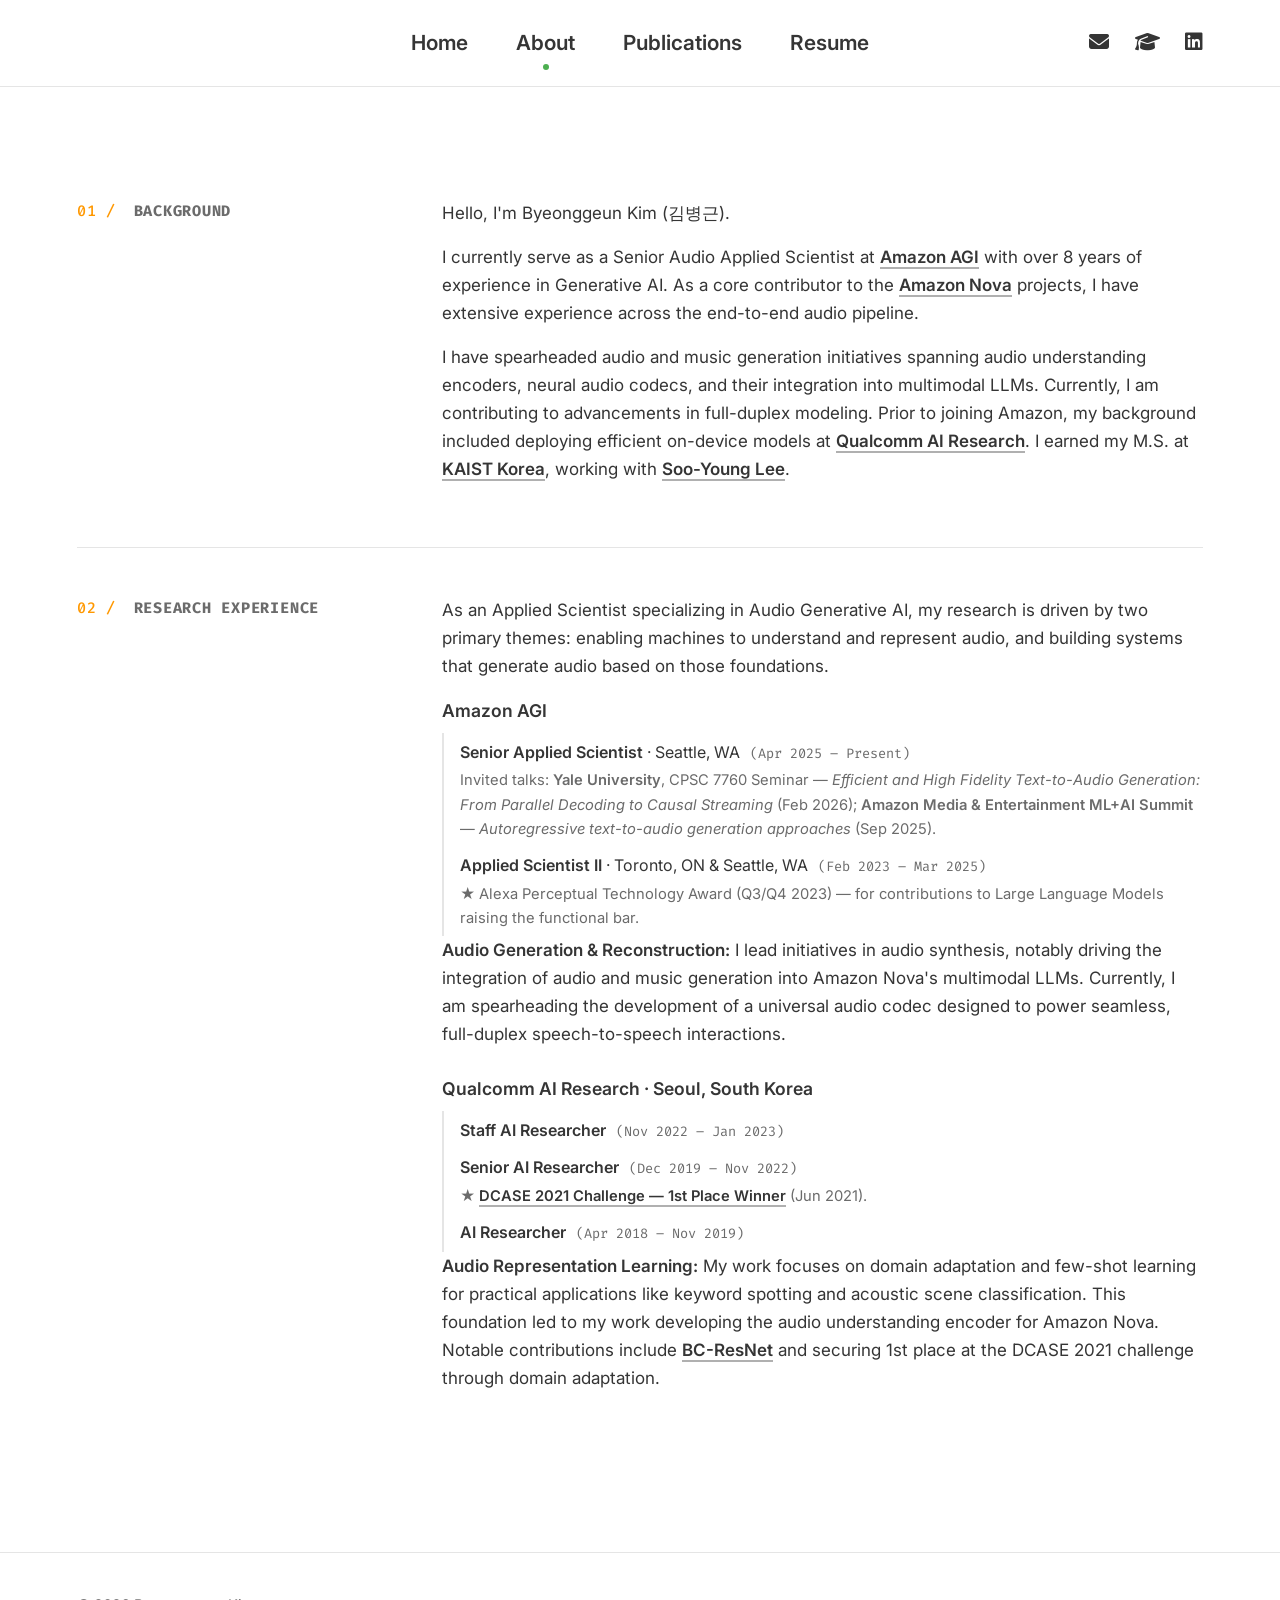
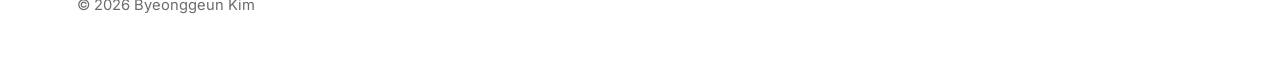
==== about.html @ 120f8d14 "Refresh site content and styling - New CV PDF (shikun.io-style 4-page LaTeX, served at /assets/BGKim" ====
<!DOCTYPE html>
<html lang="en">
<head>
  <meta charset="UTF-8">
  <meta name="viewport" content="width=device-width, initial-scale=1.0">
  <title>About — Byeonggeun Kim</title>
  <link rel="stylesheet" href="assets/style.css">
  <link rel="stylesheet" href="https://cdnjs.cloudflare.com/ajax/libs/font-awesome/6.5.1/css/all.min.css">
  <!-- Google Analytics (GA4) -->
  <script async src="https://www.googletagmanager.com/gtag/js?id=G-7Q4RNB01KZ"></script>
  <script>
    window.dataLayer = window.dataLayer || [];
    function gtag(){dataLayer.push(arguments);}
    gtag('js', new Date());
    gtag('config', 'G-7Q4RNB01KZ');
  </script>
</head>
<body>

<nav class="nav-bar">
  <button class="hamburger" aria-label="menu">
    <svg viewBox="0 0 24 24" fill="none" stroke-width="2" stroke-linecap="round"><line x1="3" y1="6" x2="21" y2="6"/><line x1="3" y1="12" x2="21" y2="12"/><line x1="3" y1="18" x2="21" y2="18"/></svg>
  </button>
  <div class="nav-links">
    <a href="index.html">Home</a>
    <a href="about.html" class="active">About</a>
    <a href="publications.html">Publications</a>
    <a href="assets/BGKim_CV.pdf" target="_blank" rel="noopener">Resume</a>
  </div>
  <div class="social">
    <a class="social-email" href="mailto:bungkun1349@gmail.com" aria-label="Email"><i class="fa-solid fa-envelope"></i></a>
    <a class="social-scholar" href="https://scholar.google.com/citations?user=Pee89n0AAAAJ&hl=en" target="_blank" rel="noopener" aria-label="Google Scholar"><i class="fa-solid fa-graduation-cap"></i></a>
    <a class="social-linkedin" href="https://www.linkedin.com/in/byeonggeun-kim-b8112a194/" target="_blank" rel="noopener" aria-label="LinkedIn"><i class="fa-brands fa-linkedin"></i></a>
  </div>
</nav>

<main class="container">

  <section class="section">
    <div class="about-row">
      <div class="about-intro"><span class="num">01 /</span> Background</div>
      <div class="about-content">
        <p>Hello, I'm Byeonggeun Kim (김병근).</p>
        <p>I currently serve as a Senior Audio Applied Scientist at <a href="https://amazon.jobs/content/en/teams/agi" target="_blank" rel="noopener">Amazon AGI</a> with over 8 years of experience in Generative AI. As a core contributor to the <a href="https://aws.amazon.com/nova/" target="_blank" rel="noopener">Amazon Nova</a> projects, I have extensive experience across the end-to-end audio pipeline.</p>
        <p>I have spearheaded audio and music generation initiatives spanning audio understanding encoders, neural audio codecs, and their integration into multimodal LLMs. Currently, I am contributing to advancements in full-duplex modeling. Prior to joining Amazon, my background included deploying efficient on-device models at <a href="https://www.qualcomm.com/research/artificial-intelligence" target="_blank" rel="noopener">Qualcomm AI Research</a>. I earned my M.S. at <a href="https://www.kaist.ac.kr/en/" target="_blank" rel="noopener">KAIST Korea</a>, working with <a href="https://scholar.google.com/citations?user=QXGini0AAAAJ&hl=en" target="_blank" rel="noopener">Soo-Young Lee</a>.</p>
      </div>
    </div>

    <div class="about-row">
      <div class="about-intro"><span class="num">02 /</span> Research Experience</div>
      <div class="about-content">
        <p>As an Applied Scientist specializing in Audio Generative AI, my research is driven by two primary themes: enabling machines to understand and represent audio, and building systems that generate audio based on those foundations.</p>
        <div class="exp-group">
          <div class="exp-company">Amazon AGI</div>
          <ul class="exp-list">
            <li><strong>Senior Applied Scientist</strong> &middot; Seattle, WA <span class="exp-date">(Apr 2025 – Present)</span><br><span class="sub">Invited talks: <strong>Yale University</strong>, CPSC 7760 Seminar — <em>Efficient and High Fidelity Text-to-Audio Generation: From Parallel Decoding to Causal Streaming</em> (Feb 2026); <strong>Amazon Media &amp; Entertainment ML+AI Summit</strong> — <em>Autoregressive text-to-audio generation approaches</em> (Sep 2025).</span></li>
            <li><strong>Applied Scientist II</strong> &middot; Toronto, ON &amp; Seattle, WA <span class="exp-date">(Feb 2023 – Mar 2025)</span><br><span class="sub">★ Alexa Perceptual Technology Award (Q3/Q4 2023) — for contributions to Large Language Models raising the functional bar.</span></li>
          </ul>
          <p class="exp-summary"><strong>Audio Generation &amp; Reconstruction:</strong> I lead initiatives in audio synthesis, notably driving the integration of audio and music generation into Amazon Nova's multimodal LLMs. Currently, I am spearheading the development of a universal audio codec designed to power seamless, full-duplex speech-to-speech interactions.</p>
        </div>
        <div class="exp-group">
          <div class="exp-company">Qualcomm AI Research &middot; Seoul, South Korea</div>
          <ul class="exp-list">
            <li><strong>Staff AI Researcher</strong> <span class="exp-date">(Nov 2022 – Jan 2023)</span></li>
            <li><strong>Senior AI Researcher</strong> <span class="exp-date">(Dec 2019 – Nov 2022)</span><br><span class="sub">★ <a href="publications.html#dcase2021">DCASE 2021 Challenge — 1st Place Winner</a> (Jun 2021).</span></li>
            <li><strong>AI Researcher</strong> <span class="exp-date">(Apr 2018 – Nov 2019)</span></li>
          </ul>
          <p class="exp-summary"><strong>Audio Representation Learning:</strong> My work focuses on domain adaptation and few-shot learning for practical applications like keyword spotting and acoustic scene classification. This foundation led to my work developing the audio understanding encoder for Amazon Nova. Notable contributions include <a href="https://arxiv.org/abs/2106.04140" target="_blank" rel="noopener">BC-ResNet</a> and securing 1st place at the DCASE 2021 challenge through domain adaptation.</p>
        </div>
      </div>
    </div>

    <!--
    <div class="about-row">
      <div class="about-intro"><span class="num">XX /</span> Education</div>
      <div class="about-content">
        <ul class="timeline">
          <li><div class="when">2016 — 2018</div><div class="what"><strong>M.S., Electrical Engineering</strong> &middot; KAIST<br><span class="sub">Dissertation: <em>Knowledge base completion with translation-based embeddings and negative sampling</em>. Advisor: Soo-Young Lee.</span></div></li>
          <li><div class="when">2009 — 2016</div><div class="what"><strong>B.S., Electrical Engineering</strong> &middot; KAIST<br><span class="sub">Double major in Business.</span></div></li>
          <li><div class="when">2010 — 2012</div><div class="what"><strong>Sergeant, KATUSA</strong><br><span class="sub">Korea Augmentation To the United States Army.</span></div></li>
          <li><div class="when">2006 — 2009</div><div class="what"><strong>Korea Science Academy of KAIST</strong></div></li>
        </ul>
      </div>
    </div>
    -->

    <!--
    <div class="about-row">
      <div class="about-intro"><span class="num">XX /</span> Research</div>
      <div class="about-content">
        <h2>Interests</h2>
        <p>
          <span class="button project" style="background:#d9e2f2;">Audio &amp; Music Generation</span>
          <span class="button project" style="background:#c8e6c9;">Audio Understanding Encoders</span>
          <span class="button project" style="background:#F0C27B;">Neural Audio Codecs</span>
          <span class="button project" style="background:#fce4ec;">Multimodal LLMs</span>
          <span class="button project" style="background:#e1bee7;">Full-Duplex Speech</span>
          <span class="button project" style="background:#b3e5fc;">Efficient On-Device Models</span>
        </p>
      </div>
    </div>
    -->

  </section>
</main>

<footer class="footer">
  <div>&copy; 2026 Byeonggeun Kim</div>
</footer>

<script src="assets/script.js"></script>
</body>
</html>
---- assets/style.css ----
/* ======================================================================
   byeonggeun.io — shikun.io 포맷 기반 vanilla CSS
   ====================================================================== */

@import url('https://fonts.googleapis.com/css2?family=Inter:wght@400;500;600;700&family=Fira+Code&family=Mynerve&display=swap');

:root {
  --bg: #ffffff;
  --text: #353535;
  --muted: #6b6b6b;
  --rule: #e5e5e5;
  --accent: #ff9800;
  --heart: #ec6863;
  --link: #353535;
  --link-hover: #ff9800;

  --font-body: 'Inter', -apple-system, BlinkMacSystemFont, 'Segoe UI', Helvetica, Arial, sans-serif;
  --font-code: 'Fira Code', ui-monospace, Menlo, monospace;
  --font-signature: 'Mynerve', cursive;

  --pad-x: 6vw;
}

* { box-sizing: border-box; }
html, body { margin: 0; padding: 0; }
body {
  font-family: var(--font-body);
  font-size: 17px;
  line-height: 1.65;
  font-weight: 400;
  color: var(--text);
  background: var(--bg);
  -webkit-font-smoothing: antialiased;
}

a {
  color: var(--link);
  text-decoration: none;
  font-weight: 600;
  border-bottom: 2px solid #b0b0b0;
  transition: color .15s ease, border-color .15s ease;
}
a:hover { color: var(--link-hover); border-bottom-color: var(--link-hover); }
a.bare:not(.button), .nav-bar a, .social a, .button.project { border-bottom: none; font-weight: inherit; }

.container { padding: 0 var(--pad-x); }
.section { padding: 4rem 0 2rem; }

/* ---------------- Nav bar ---------------- */
.nav-bar {
  display: grid;
  grid-template-columns: 1fr auto 1fr;
  align-items: center;
  padding: 1.6rem var(--pad-x);
  border-bottom: 1px solid var(--rule);
  position: sticky;
  top: 0;
  background: var(--bg);
  z-index: 50;
}
.nav-brand {
  font-weight: 500;
  font-size: 1.05rem;
  letter-spacing: .02em;
}
.nav-links { display: flex; gap: 3rem; align-items: center; justify-self: center; }
.nav-links a {
  color: var(--text);
  font-size: 1.3rem;
  font-weight: 600;
  position: relative;
}
.nav-indicator {
  position: absolute;
  width: 6px;
  height: 6px;
  background: #4caf50;
  border-radius: 50%;
  pointer-events: none;
  opacity: 0;
  transition: left .25s ease, top .25s ease, opacity .15s ease;
}
.social { display: flex; gap: 1.6rem; align-items: center; justify-self: end; }
.social a { color: var(--text); font-size: 1.25rem; position: relative; }
.social a.social-email:hover    { color: #888888; }
.social a.social-scholar:hover  { color: #4caf50; }
.social a.social-linkedin:hover { color: #0a66c2; }

.hamburger { visibility: hidden; background: none; border: none; cursor: pointer; padding: 0; }
.hamburger svg { width: 28px; height: 28px; stroke: var(--text); }

/* ---------------- Hero (Home) ---------------- */
.home-container {
  display: flex;
  align-items: center;
  gap: 4rem;
  padding: 4rem 0;
}
.home-intro { flex: 1.2; }
.home-intro h1 {
  font-size: 3.4rem;
  font-weight: 500;
  margin: 0 0 1rem;
  letter-spacing: -0.01em;
}
.home-intro .lead {
  font-size: 1.25rem;
  color: var(--text);
  margin: 0 0 0.6rem;
}
.home-intro .vision {
  font-style: italic;
  color: var(--muted);
  margin: 0 0 2rem;
  max-width: 38rem;
}
.home-profile {
  flex: 1;
  display: flex;
  justify-content: center;
}
.home-profile img {
  width: 380px;
  height: 380px;
  max-width: 100%;
  border-radius: 12px;
  object-fit: cover;
  box-shadow: 0 6px 24px rgba(0,0,0,0.08);
}

.button {
  display: inline-block;
  padding: 0.55rem 1.2rem;
  border: 1px solid var(--text);
  border-radius: 999px;
  font-size: 0.95rem;
  font-weight: 600;
  color: var(--text);
  background: transparent;
  transition: background .15s ease, color .15s ease;
}
.button:hover { background: var(--text); color: var(--bg); }

.button.project {
  display: inline-block;
  padding: 0.1rem 0.55rem;
  border-radius: 4px;
  border: none;
  font-size: 0.92em;
  background: var(--rule);
  color: var(--text);
}

/* ---------------- About — 2-column "01 / label + body" ---------------- */
.about-row {
  display: grid;
  grid-template-columns: 1fr 2.4fr;
  gap: 3rem;
  padding: 3rem 0;
  border-bottom: 1px solid var(--rule);
}
.about-row:last-child { border-bottom: none; }
.about-intro {
  font-family: var(--font-code);
  font-size: 0.95rem;
  font-weight: 700;
  color: var(--muted);
  letter-spacing: 0.05em;
  text-transform: uppercase;
}
.about-intro .num { font-weight: 500; color: var(--accent); margin-right: 0.5rem; }
.about-content h2 {
  font-size: 1.8rem;
  font-weight: 500;
  margin: 0 0 1rem;
}
.about-content p { margin: 0 0 1rem; }

/* ---------------- Education / Experience tables ---------------- */
.timeline { list-style: none; padding: 0; margin: 0; }
.timeline li {
  display: grid;
  grid-template-columns: 9rem 1fr;
  gap: 1.5rem;
  padding: 0.9rem 0;
  border-bottom: 1px dashed var(--rule);
}
.timeline li:last-child { border-bottom: none; }
.timeline .when {
  font-family: var(--font-code);
  font-size: 0.85rem;
  color: var(--muted);
}
.timeline .what strong { font-weight: 600; }
.timeline .what .sub { color: var(--muted); font-size: 0.95rem; }

/* ---------------- Experience grouped layout ---------------- */
.exp-group { margin-bottom: 1.6rem; }
.exp-group:last-child { margin-bottom: 0; }
.exp-company {
  font-size: 1.1rem;
  font-weight: 600;
  margin-bottom: 0.5rem;
}
.exp-list {
  list-style: none;
  padding-left: 1rem;
  margin: 0;
  border-left: 2px solid var(--rule);
}
.exp-list li {
  padding: 0.35rem 0;
  font-size: 1rem;
}
.exp-list li strong { font-weight: 600; }
.exp-list li .sub { color: var(--muted); font-size: 0.92rem; display: inline-block; margin-top: 0.2rem; }
.exp-date { color: var(--muted); font-family: var(--font-code); font-size: 0.85rem; margin-left: 0.4rem; }
.exp-summary { margin: 0.7rem 0 0; color: var(--text); }
.exp-summary strong { font-weight: 600; }

/* ---------------- Project / news cards ---------------- */
.project-block {
  display: grid;
  grid-template-columns: repeat(auto-fill, minmax(320px, 1fr));
  gap: 1.6rem;
  padding: 2rem 0;
}
.project-card {
  display: block;
  border-radius: 10px;
  padding: 1.6rem;
  text-decoration: none;
  color: inherit;
  border: none;
  transition: transform .2s ease, box-shadow .2s ease;
  min-height: 200px;
  display: flex;
  flex-direction: column;
  justify-content: flex-end;
}
.project-card:hover {
  transform: translateY(-3px);
  box-shadow: 0 10px 30px rgba(0,0,0,0.10);
}
.project-card .project-cover {
  height: 110px;
  background-size: cover;
  background-position: center;
  border-radius: 6px;
  margin-bottom: 1rem;
  background-color: rgba(0,0,0,0.05);
}
.project-card .project-title {
  font-size: 1.2rem;
  font-weight: 600;
  margin: 0 0 0.25rem;
}
.project-card .project-intro {
  font-size: 0.95rem;
  color: var(--muted);
  margin: 0;
}
.project-card .new-badge {
  display: inline-block;
  margin-left: 0.4rem;
  font-size: 0.7em;
  color: var(--accent);
  font-weight: 600;
  vertical-align: super;
}

/* ---------------- Publications ---------------- */
.pub-year {
  font-family: var(--font-code);
  font-size: 0.95rem;
  color: var(--accent);
  letter-spacing: 0.05em;
  margin: 2.4rem 0 0.8rem;
}
.pub-list { list-style: none; padding: 0; margin: 0; }
.pub-list li {
  padding: 1rem 0;
  border-bottom: 1px dashed var(--rule);
}
.pub-list li:last-child { border-bottom: none; }
.pub-list .title { font-weight: 600; display: block; margin-bottom: 0.2rem; }
.pub-list .authors { color: var(--muted); font-size: 0.95rem; display: block; margin-bottom: 0.2rem; }
.pub-list .venue { font-style: italic; color: var(--muted); font-size: 0.92rem; }
.pub-list .links { margin-top: 0.3rem; font-size: 0.9rem; }
.pub-list .links a { margin-right: 0.8rem; }
.pub-list .me { color: var(--text); font-weight: 600; }

/* ---------------- Footer ---------------- */
.footer {
  border-top: 1px solid var(--rule);
  padding: 2.5rem var(--pad-x);
  margin-top: 4rem;
  font-size: 0.92rem;
  color: var(--muted);
  display: flex;
  justify-content: space-between;
  align-items: center;
  flex-wrap: wrap;
  gap: 1rem;
}
.footer .heart { color: var(--heart); }
.footer .signature { font-family: var(--font-signature); font-size: 1.2rem; color: var(--text); }

/* ---------------- Responsive ---------------- */
@media (max-width: 769px) {
  body { font-size: 17px; }
  :root { --pad-x: 5vw; }

  .nav-links { display: none; position: absolute; top: 100%; left: 0; right: 0; background: var(--bg); flex-direction: column; padding: 1rem var(--pad-x); border-bottom: 1px solid var(--rule); gap: 1rem; }
  .nav-links.open { display: flex; }
  .social { display: none; }
  .hamburger { visibility: visible; display: block; }

  .home-container { flex-direction: column-reverse; gap: 2rem; padding: 2.5rem 0; min-height: auto; }
  .home-intro h1 { font-size: 2.4rem; }
  .home-profile img { width: 200px; height: 200px; }

  .about-row { grid-template-columns: 1fr; gap: 1rem; padding: 2rem 0; }
  .timeline li { grid-template-columns: 1fr; gap: 0.2rem; }
  .timeline .when { font-size: 0.8rem; }
}
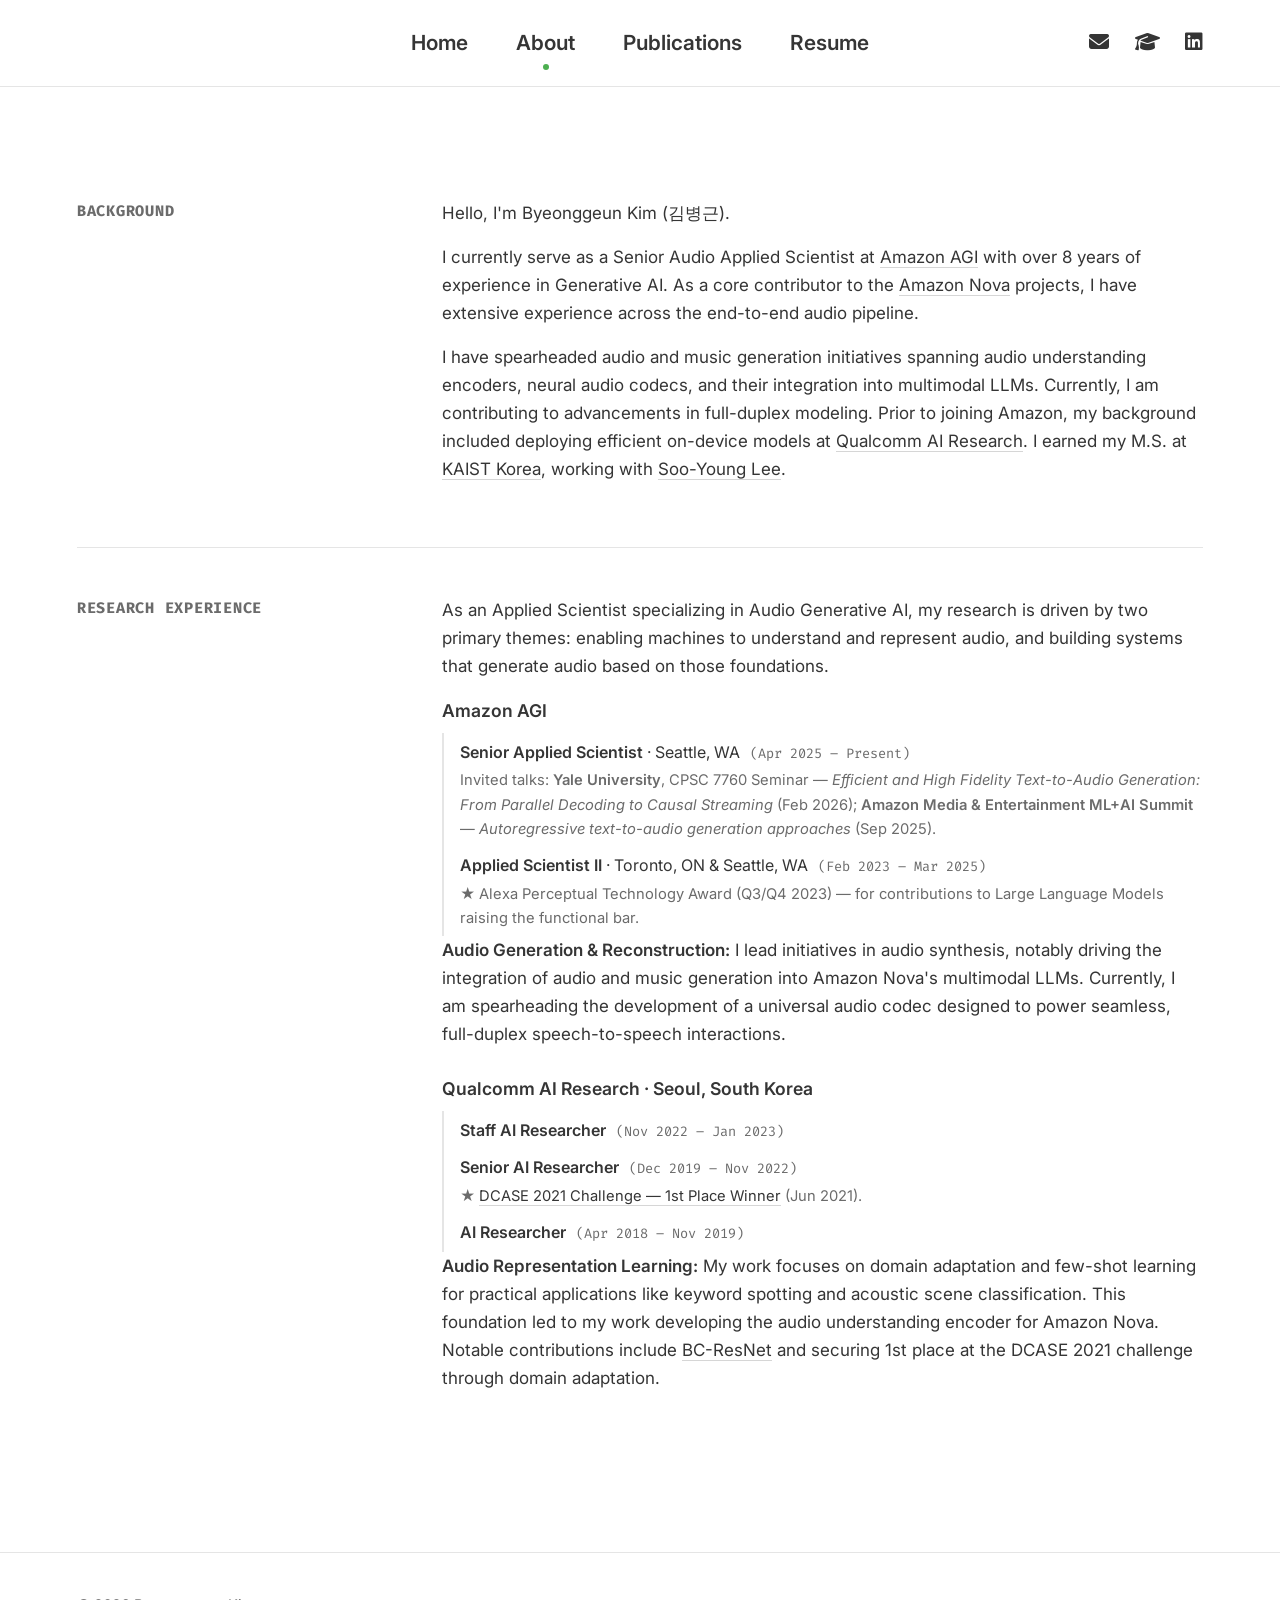
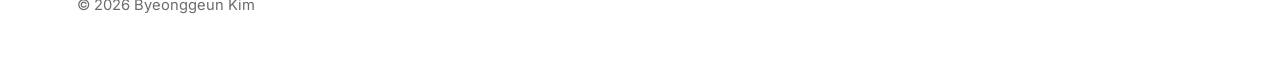
==== commit 84696ad0: "Polish: News timeline, SEO, CI, lighter typography - Add News timeline on Hero (5 items, reverse-chr" ====
--- a/about.html
+++ b/about.html
@@ -4,6 +4,14 @@
   <meta charset="UTF-8">
   <meta name="viewport" content="width=device-width, initial-scale=1.0">
   <title>About — Byeonggeun Kim</title>
+  <meta name="description" content="About Byeonggeun Kim — Senior Audio Applied Scientist at Amazon AGI.">
+  <link rel="icon" type="image/jpeg" href="assets/favicon.jpg">
+  <meta property="og:type" content="profile">
+  <meta property="og:title" content="About — Byeonggeun Kim">
+  <meta property="og:description" content="Senior Audio Applied Scientist at Amazon AGI.">
+  <meta property="og:image" content="https://byeonggeunkim.github.io/assets/og-image.jpg">
+  <meta property="og:url" content="https://byeonggeunkim.github.io/about.html">
+  <meta name="twitter:card" content="summary">
   <link rel="stylesheet" href="assets/style.css">
   <link rel="stylesheet" href="https://cdnjs.cloudflare.com/ajax/libs/font-awesome/6.5.1/css/all.min.css">
   <!-- Google Analytics (GA4) -->
@@ -38,7 +46,7 @@
 
   <section class="section">
     <div class="about-row">
-      <div class="about-intro"><span class="num">01 /</span> Background</div>
+      <div class="about-intro">Background</div>
       <div class="about-content">
         <p>Hello, I'm Byeonggeun Kim (김병근).</p>
         <p>I currently serve as a Senior Audio Applied Scientist at <a href="https://amazon.jobs/content/en/teams/agi" target="_blank" rel="noopener">Amazon AGI</a> with over 8 years of experience in Generative AI. As a core contributor to the <a href="https://aws.amazon.com/nova/" target="_blank" rel="noopener">Amazon Nova</a> projects, I have extensive experience across the end-to-end audio pipeline.</p>
@@ -47,7 +55,7 @@
     </div>
 
     <div class="about-row">
-      <div class="about-intro"><span class="num">02 /</span> Research Experience</div>
+      <div class="about-intro">Research Experience</div>
       <div class="about-content">
         <p>As an Applied Scientist specializing in Audio Generative AI, my research is driven by two primary themes: enabling machines to understand and represent audio, and building systems that generate audio based on those foundations.</p>
         <div class="exp-group">
--- a/assets/style.css
+++ b/assets/style.css
@@ -36,12 +36,11 @@
 a {
   color: var(--link);
   text-decoration: none;
-  font-weight: 600;
-  border-bottom: 2px solid #b0b0b0;
+  border-bottom: 1px solid #d6d6d6;
   transition: color .15s ease, border-color .15s ease;
 }
 a:hover { color: var(--link-hover); border-bottom-color: var(--link-hover); }
-a.bare:not(.button), .nav-bar a, .social a, .button.project { border-bottom: none; font-weight: inherit; }
+a.bare:not(.button), .nav-bar a, .social a, .button.project { border-bottom: none; }
 
 .container { padding: 0 var(--pad-x); }
 .section { padding: 4rem 0 2rem; }
@@ -82,9 +81,7 @@
 }
 .social { display: flex; gap: 1.6rem; align-items: center; justify-self: end; }
 .social a { color: var(--text); font-size: 1.25rem; position: relative; }
-.social a.social-email:hover    { color: #888888; }
-.social a.social-scholar:hover  { color: #4caf50; }
-.social a.social-linkedin:hover { color: #0a66c2; }
+.social a:hover { color: #4caf50; }
 
 .hamburger { visibility: hidden; background: none; border: none; cursor: pointer; padding: 0; }
 .hamburger svg { width: 28px; height: 28px; stroke: var(--text); }
@@ -126,7 +123,10 @@
   border-radius: 12px;
   object-fit: cover;
   box-shadow: 0 6px 24px rgba(0,0,0,0.08);
-}
+  filter: grayscale(100%);
+  transition: filter .35s ease;
+}
+.home-profile img:hover { filter: grayscale(0%); }
 
 .button {
   display: inline-block;
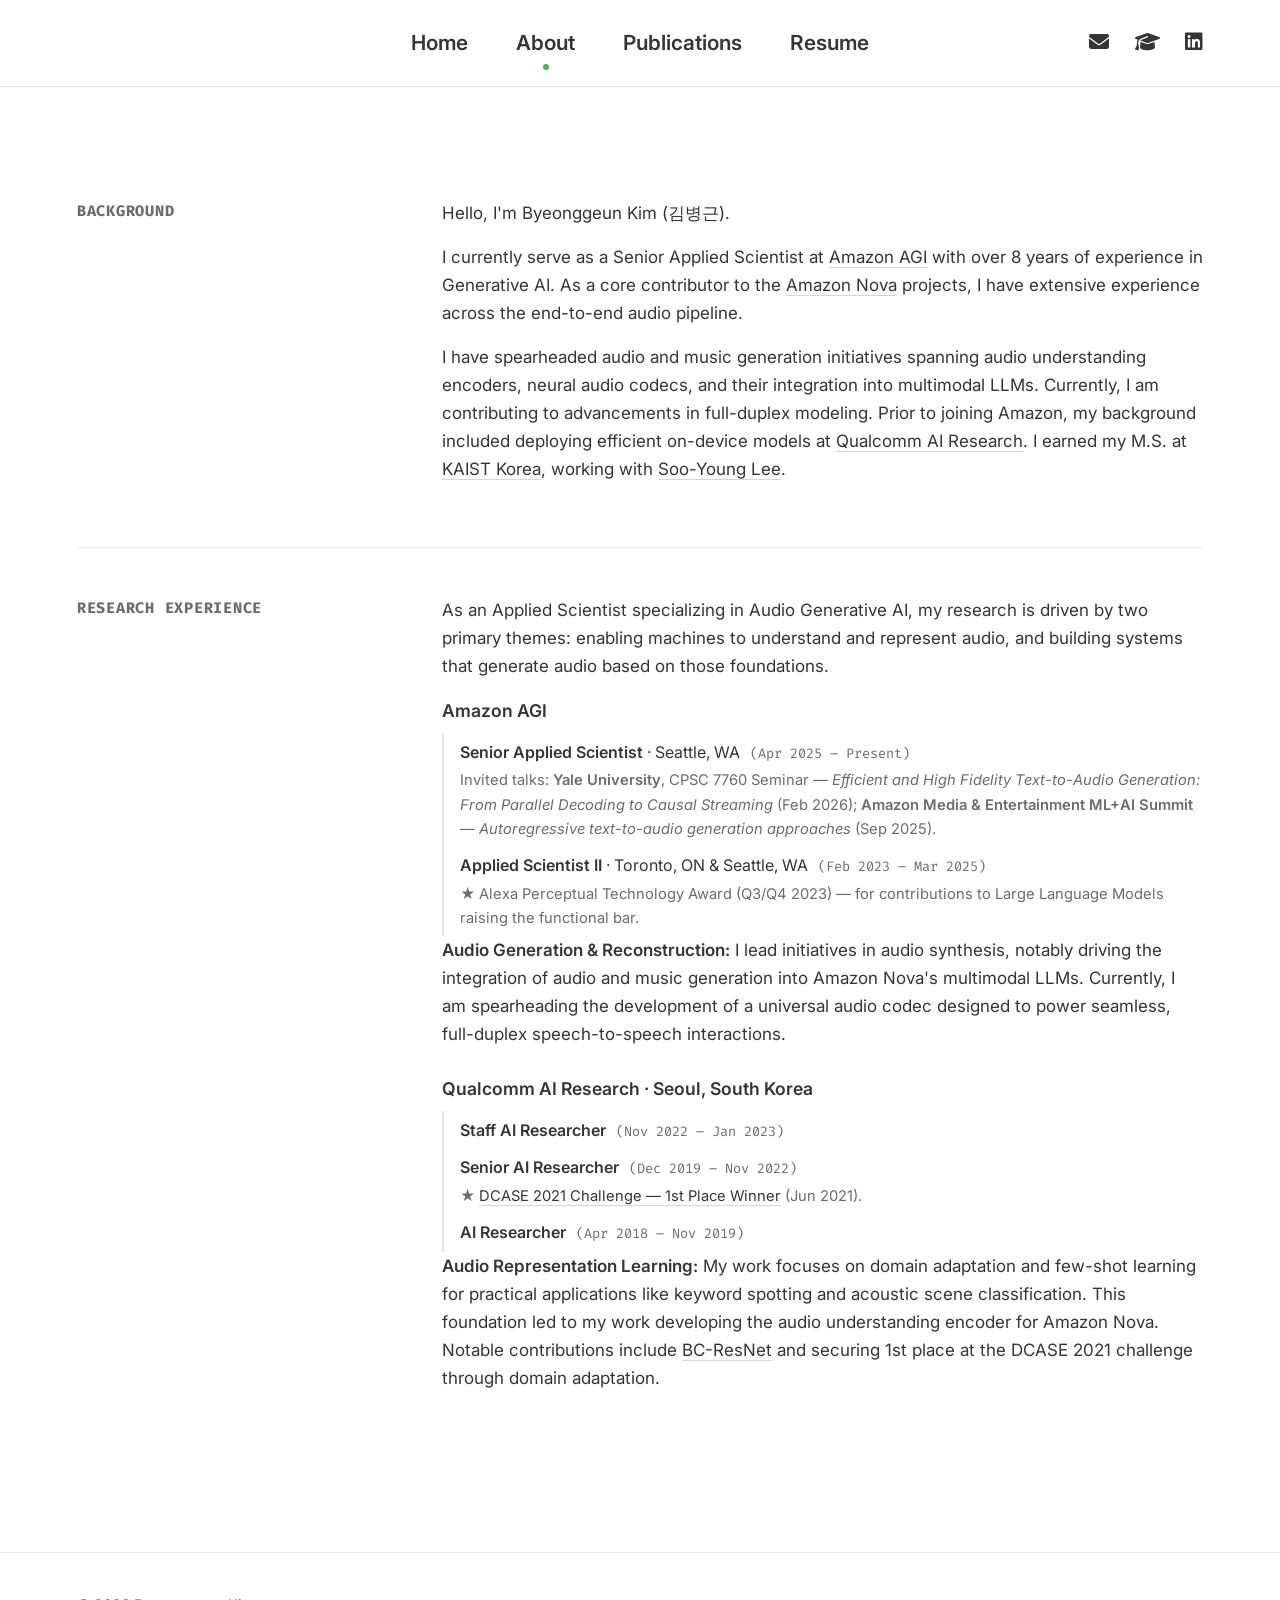
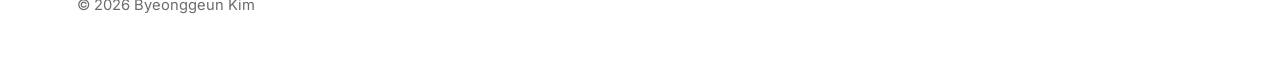
==== commit 3fc1647b: "Update title to Senior Applied Scientist and refresh CV Co-Authored-By: Claude Opus 4.6 (1M context)" ====
--- a/about.html
+++ b/about.html
@@ -4,11 +4,11 @@
   <meta charset="UTF-8">
   <meta name="viewport" content="width=device-width, initial-scale=1.0">
   <title>About — Byeonggeun Kim</title>
-  <meta name="description" content="About Byeonggeun Kim — Senior Audio Applied Scientist at Amazon AGI.">
+  <meta name="description" content="About Byeonggeun Kim — Senior Applied Scientist at Amazon AGI.">
   <link rel="icon" type="image/jpeg" href="assets/favicon.jpg">
   <meta property="og:type" content="profile">
   <meta property="og:title" content="About — Byeonggeun Kim">
-  <meta property="og:description" content="Senior Audio Applied Scientist at Amazon AGI.">
+  <meta property="og:description" content="Senior Applied Scientist at Amazon AGI.">
   <meta property="og:image" content="https://byeonggeunkim.github.io/assets/og-image.jpg">
   <meta property="og:url" content="https://byeonggeunkim.github.io/about.html">
   <meta name="twitter:card" content="summary">
@@ -49,7 +49,7 @@
       <div class="about-intro">Background</div>
       <div class="about-content">
         <p>Hello, I'm Byeonggeun Kim (김병근).</p>
-        <p>I currently serve as a Senior Audio Applied Scientist at <a href="https://amazon.jobs/content/en/teams/agi" target="_blank" rel="noopener">Amazon AGI</a> with over 8 years of experience in Generative AI. As a core contributor to the <a href="https://aws.amazon.com/nova/" target="_blank" rel="noopener">Amazon Nova</a> projects, I have extensive experience across the end-to-end audio pipeline.</p>
+        <p>I currently serve as a Senior Applied Scientist at <a href="https://amazon.jobs/content/en/teams/agi" target="_blank" rel="noopener">Amazon AGI</a> with over 8 years of experience in Generative AI. As a core contributor to the <a href="https://aws.amazon.com/nova/" target="_blank" rel="noopener">Amazon Nova</a> projects, I have extensive experience across the end-to-end audio pipeline.</p>
         <p>I have spearheaded audio and music generation initiatives spanning audio understanding encoders, neural audio codecs, and their integration into multimodal LLMs. Currently, I am contributing to advancements in full-duplex modeling. Prior to joining Amazon, my background included deploying efficient on-device models at <a href="https://www.qualcomm.com/research/artificial-intelligence" target="_blank" rel="noopener">Qualcomm AI Research</a>. I earned my M.S. at <a href="https://www.kaist.ac.kr/en/" target="_blank" rel="noopener">KAIST Korea</a>, working with <a href="https://scholar.google.com/citations?user=QXGini0AAAAJ&hl=en" target="_blank" rel="noopener">Soo-Young Lee</a>.</p>
       </div>
     </div>
--- a/assets/style.css
+++ b/assets/style.css
@@ -285,8 +285,20 @@
 .pub-list li:last-child { border-bottom: none; }
 .pub-list .title { font-weight: 600; display: block; margin-bottom: 0.2rem; }
 .pub-list .authors { color: var(--muted); font-size: 0.95rem; display: block; margin-bottom: 0.2rem; }
-.pub-list .venue { font-style: italic; color: var(--muted); font-size: 0.92rem; }
-.pub-list .links { margin-top: 0.3rem; font-size: 0.9rem; }
+.pub-list .venue {
+  display: inline-block;
+  background: #eaeef3;
+  color: #1a3a5c;
+  font-size: 0.78rem;
+  font-weight: 600;
+  letter-spacing: 0.02em;
+  padding: 0.15em 0.55em;
+  border-radius: 4px;
+  font-style: normal;
+  margin-right: 0.4em;
+  text-transform: none;
+}
+.pub-list .links { display: inline; font-size: 0.9rem; }
 .pub-list .links a { margin-right: 0.8rem; }
 .pub-list .me { color: var(--text); font-weight: 600; }
 
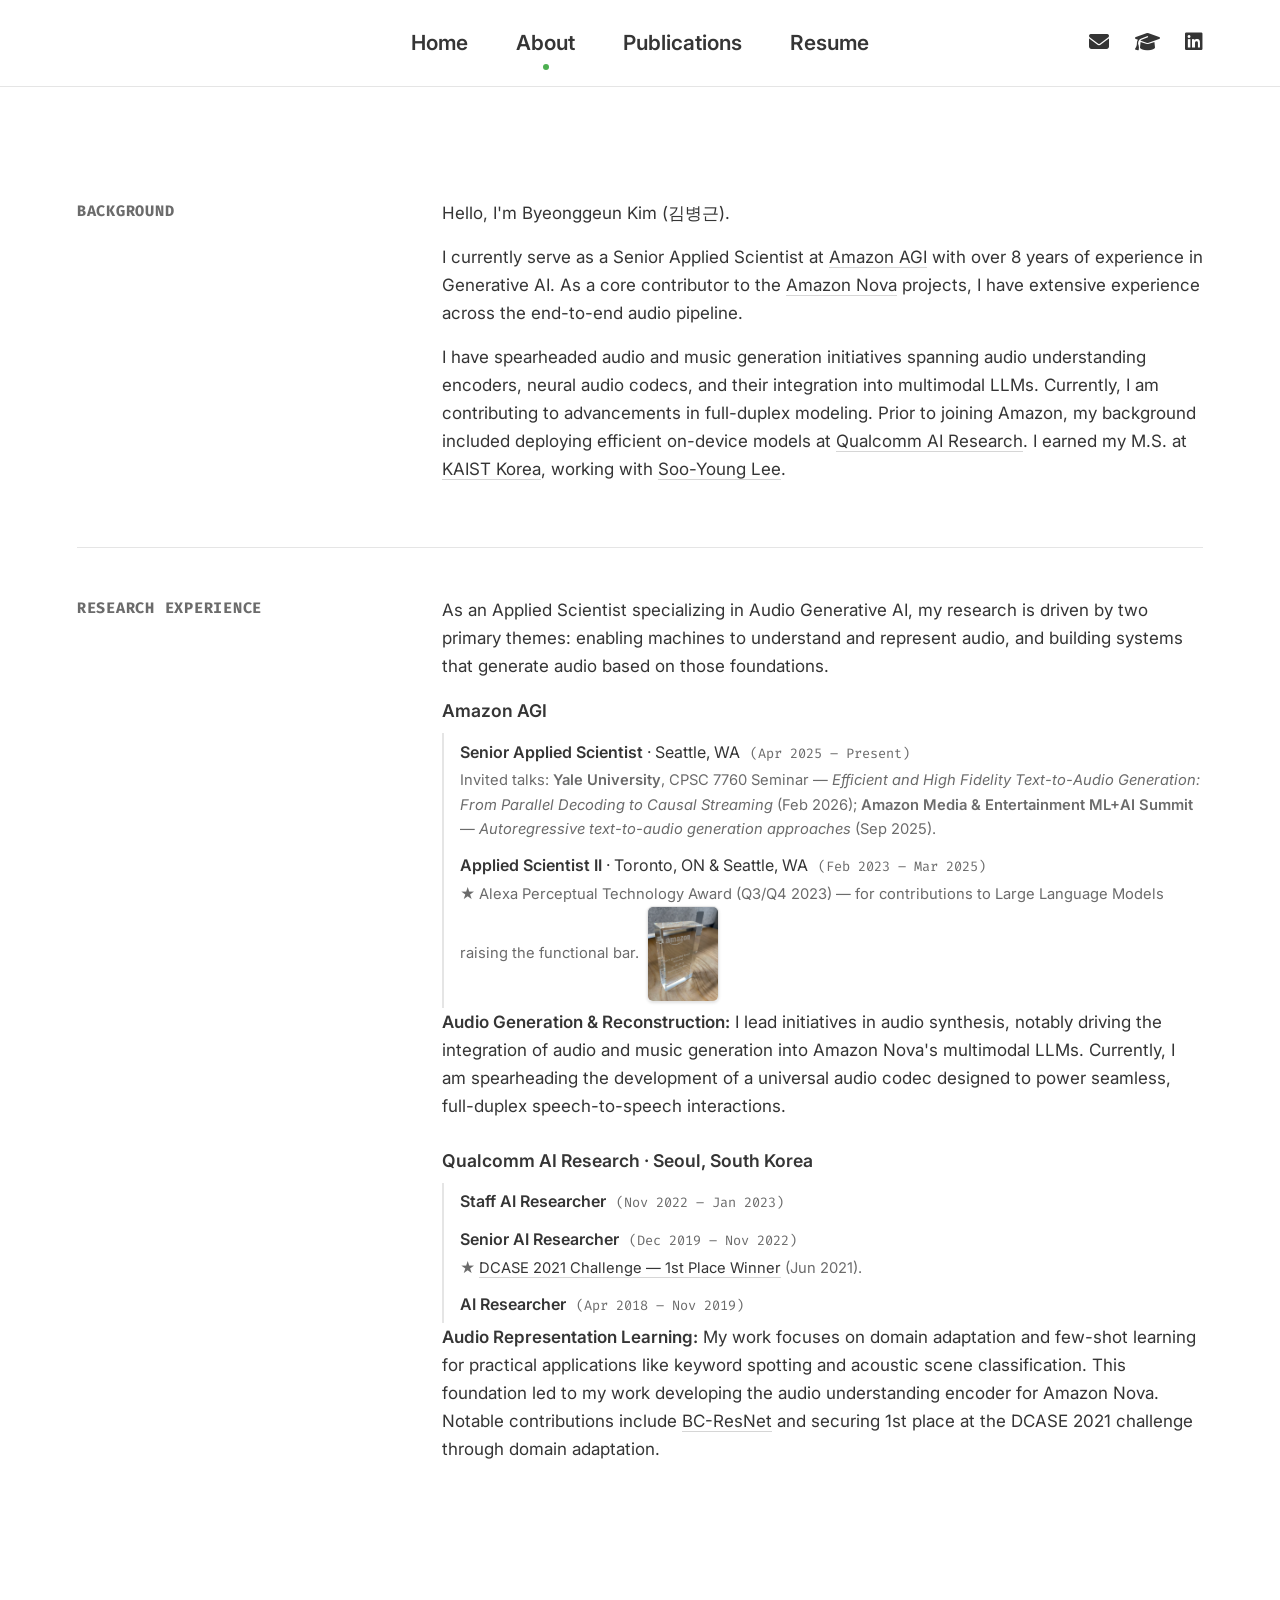
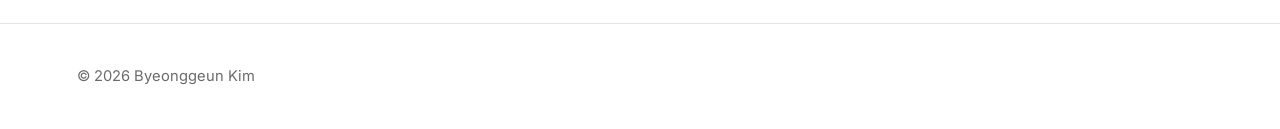
==== commit 6c0708c6: "Add hover-zoom award/patent thumbnails (Alexa APT trophy, patent certificates)" ====
--- a/about.html
+++ b/about.html
@@ -62,7 +62,7 @@
           <div class="exp-company">Amazon AGI</div>
           <ul class="exp-list">
             <li><strong>Senior Applied Scientist</strong> &middot; Seattle, WA <span class="exp-date">(Apr 2025 – Present)</span><br><span class="sub">Invited talks: <strong>Yale University</strong>, CPSC 7760 Seminar — <em>Efficient and High Fidelity Text-to-Audio Generation: From Parallel Decoding to Causal Streaming</em> (Feb 2026); <strong>Amazon Media &amp; Entertainment ML+AI Summit</strong> — <em>Autoregressive text-to-audio generation approaches</em> (Sep 2025).</span></li>
-            <li><strong>Applied Scientist II</strong> &middot; Toronto, ON &amp; Seattle, WA <span class="exp-date">(Feb 2023 – Mar 2025)</span><br><span class="sub">★ Alexa Perceptual Technology Award (Q3/Q4 2023) — for contributions to Large Language Models raising the functional bar.</span></li>
+            <li><strong>Applied Scientist II</strong> &middot; Toronto, ON &amp; Seattle, WA <span class="exp-date">(Feb 2023 – Mar 2025)</span><br><span class="sub">★ Alexa Perceptual Technology Award (Q3/Q4 2023) — for contributions to Large Language Models raising the functional bar.<img class="thumb-zoom" src="assets/awards/alexa_apt_2023.jpg" alt="Amazon APT Q3–Q4 2023 Award trophy" height="96" loading="lazy"></span></li>
           </ul>
           <p class="exp-summary"><strong>Audio Generation &amp; Reconstruction:</strong> I lead initiatives in audio synthesis, notably driving the integration of audio and music generation into Amazon Nova's multimodal LLMs. Currently, I am spearheading the development of a universal audio codec designed to power seamless, full-duplex speech-to-speech interactions.</p>
         </div>
--- a/assets/style.css
+++ b/assets/style.css
@@ -217,6 +217,29 @@
 .exp-date { color: var(--muted); font-family: var(--font-code); font-size: 0.85rem; margin-left: 0.4rem; }
 .exp-summary { margin: 0.7rem 0 0; color: var(--text); }
 .exp-summary strong { font-weight: 600; }
+
+/* ---------------- Hover-zoom award / patent thumbnails ---------------- */
+.thumb-zoom {
+  display: inline-block;
+  vertical-align: middle;
+  margin-left: 0.5rem;
+  border-radius: 6px;
+  border: 1px solid var(--rule);
+  box-shadow: 0 1px 3px rgba(0, 0, 0, 0.12);
+  cursor: zoom-in;
+  transition: transform 0.25s ease, box-shadow 0.25s ease;
+  transform-origin: left center;
+  position: relative;
+  z-index: 1;
+}
+.thumb-zoom:hover {
+  transform: scale(3.4);
+  box-shadow: 0 8px 28px rgba(0, 0, 0, 0.28);
+  z-index: 10;
+}
+/* thumbnails grouped inline (e.g. patents with two images) */
+.thumb-group { white-space: nowrap; }
+.thumb-group .thumb-zoom:not(:first-child) { margin-left: 0.3rem; }
 
 /* ---------------- Project / news cards ---------------- */
 .project-block {
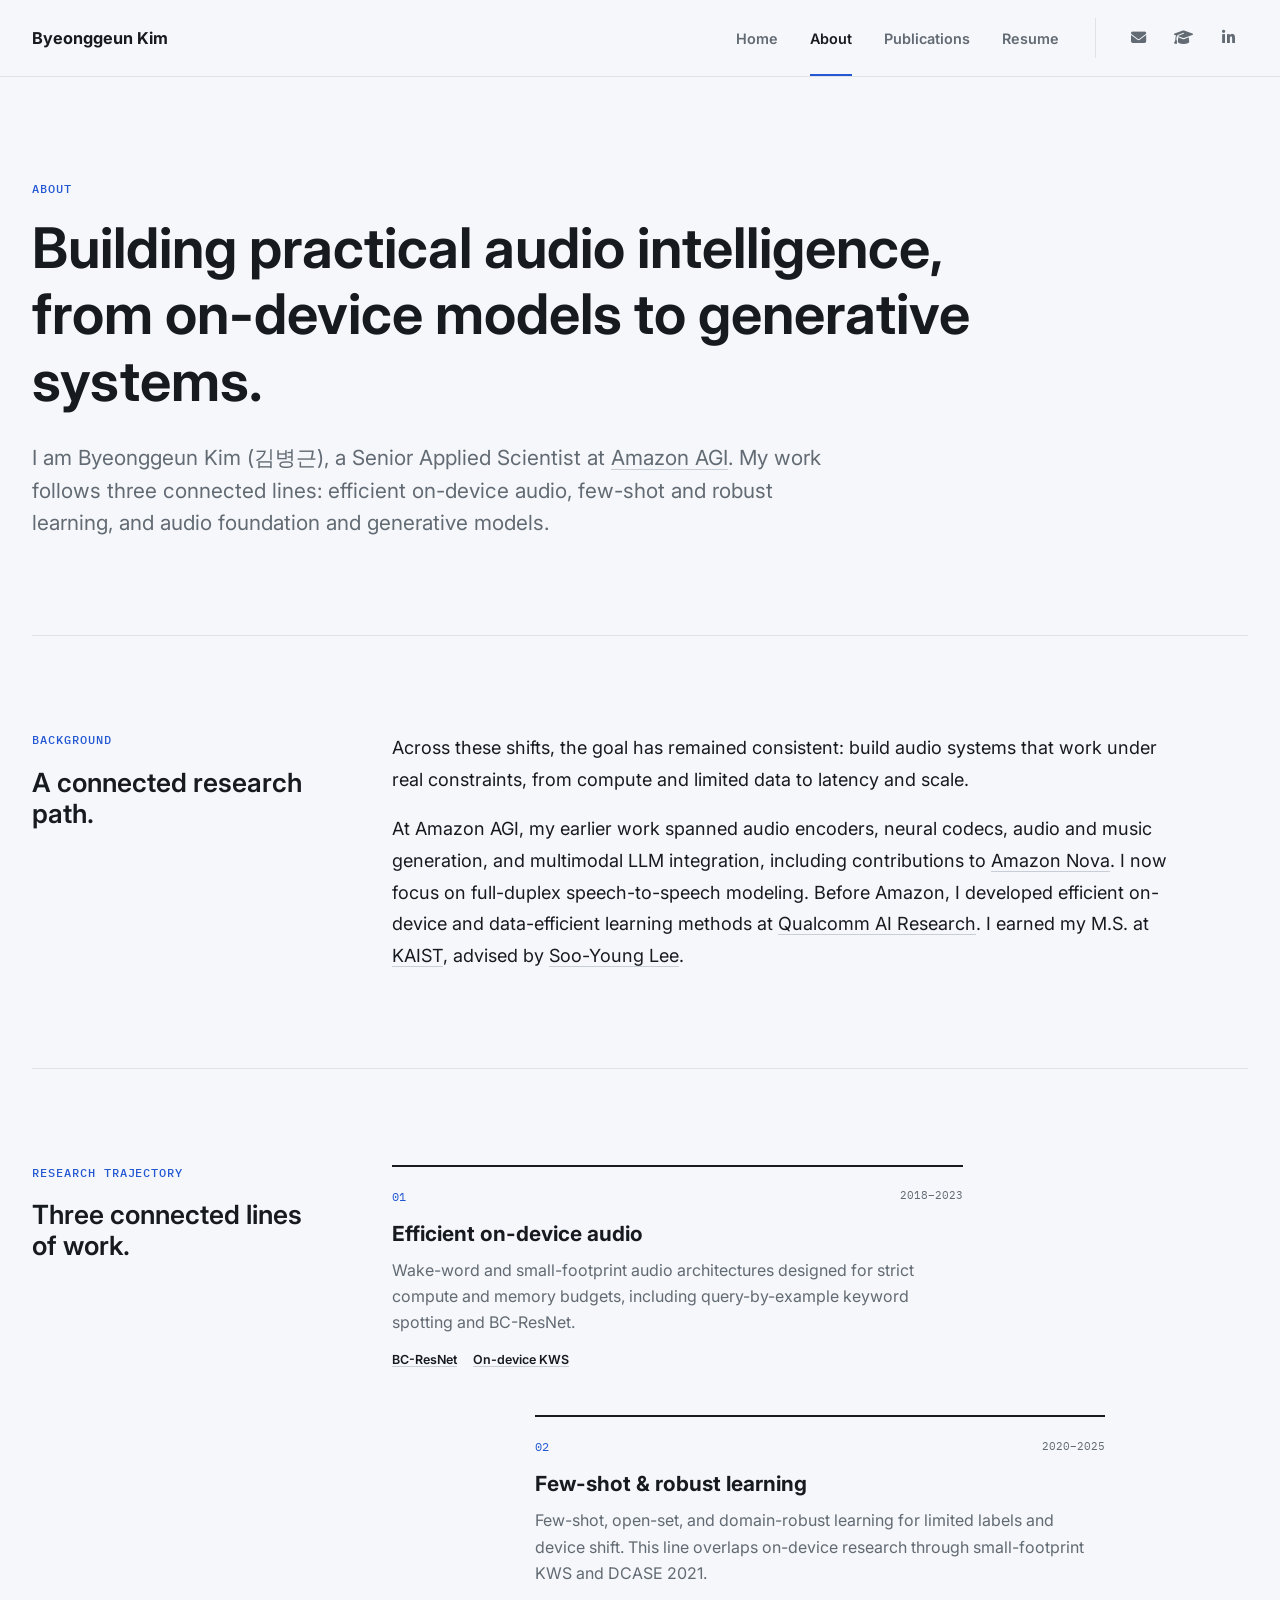
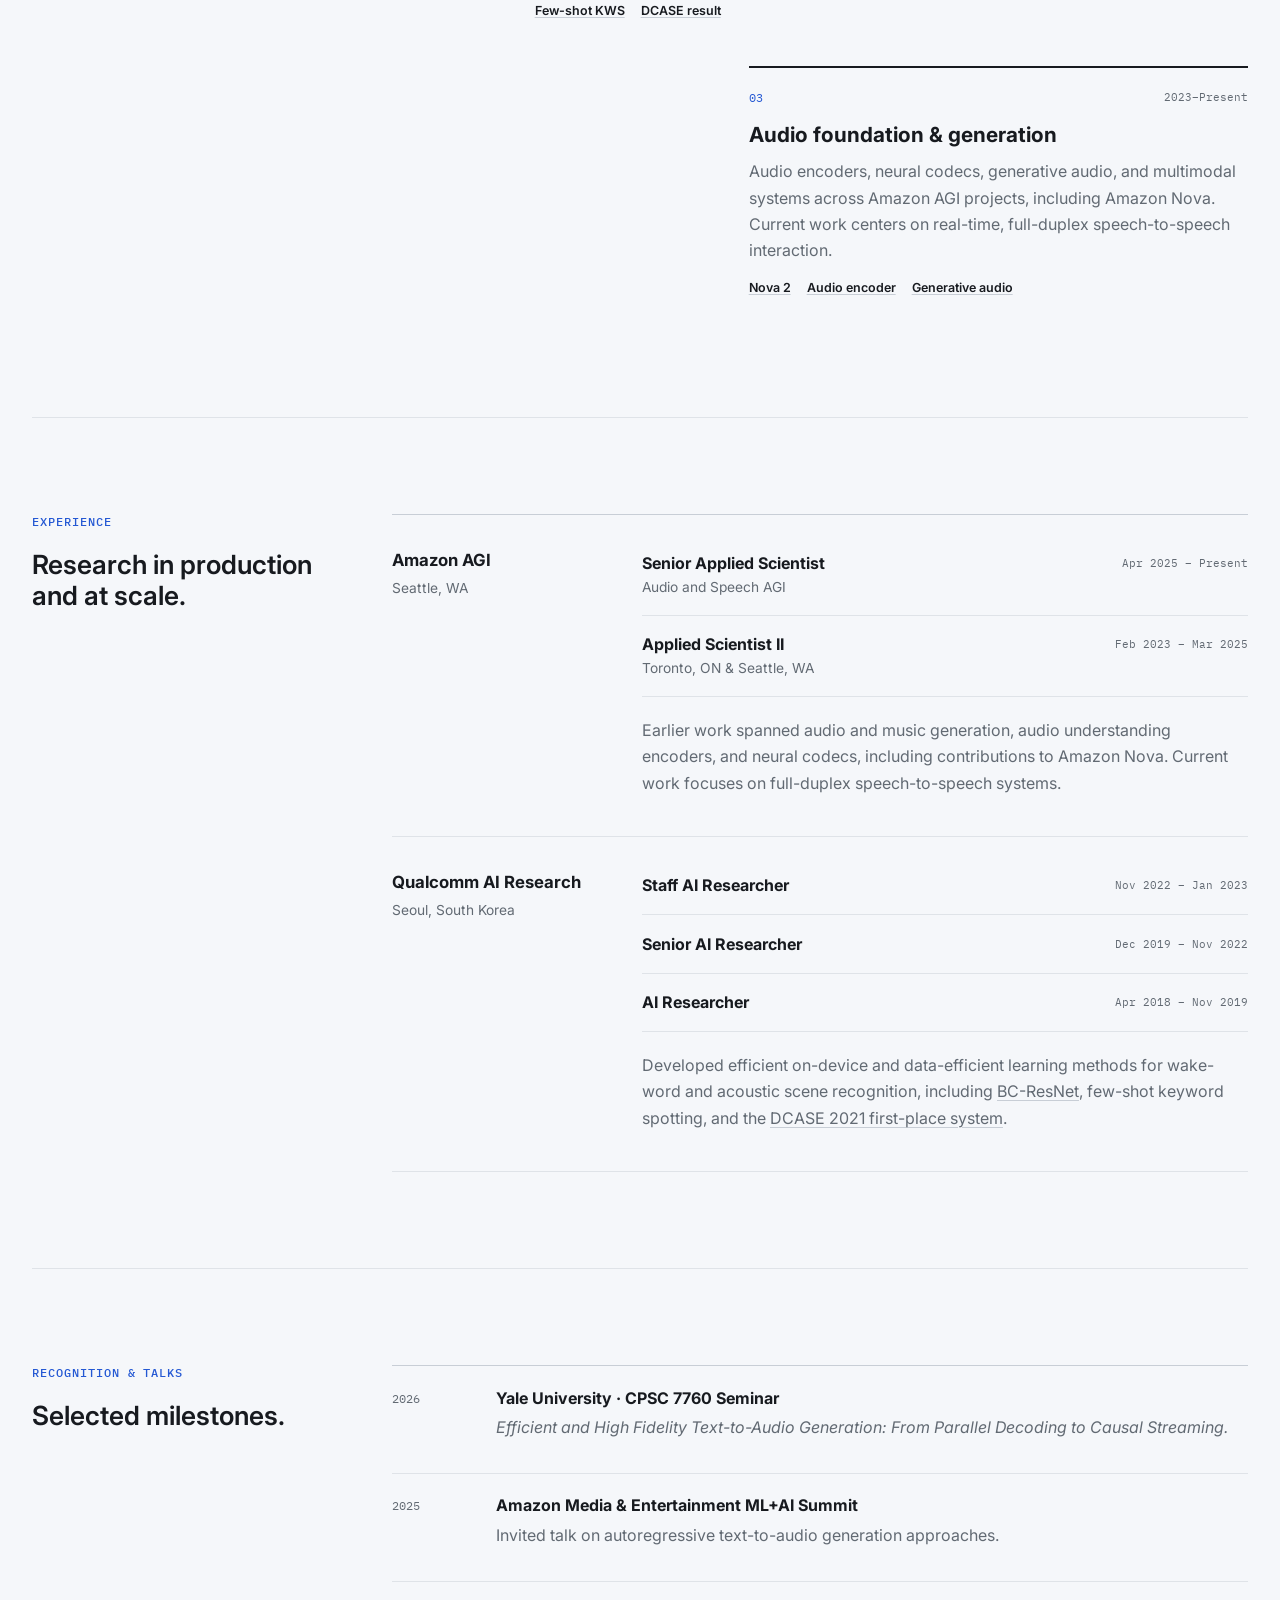
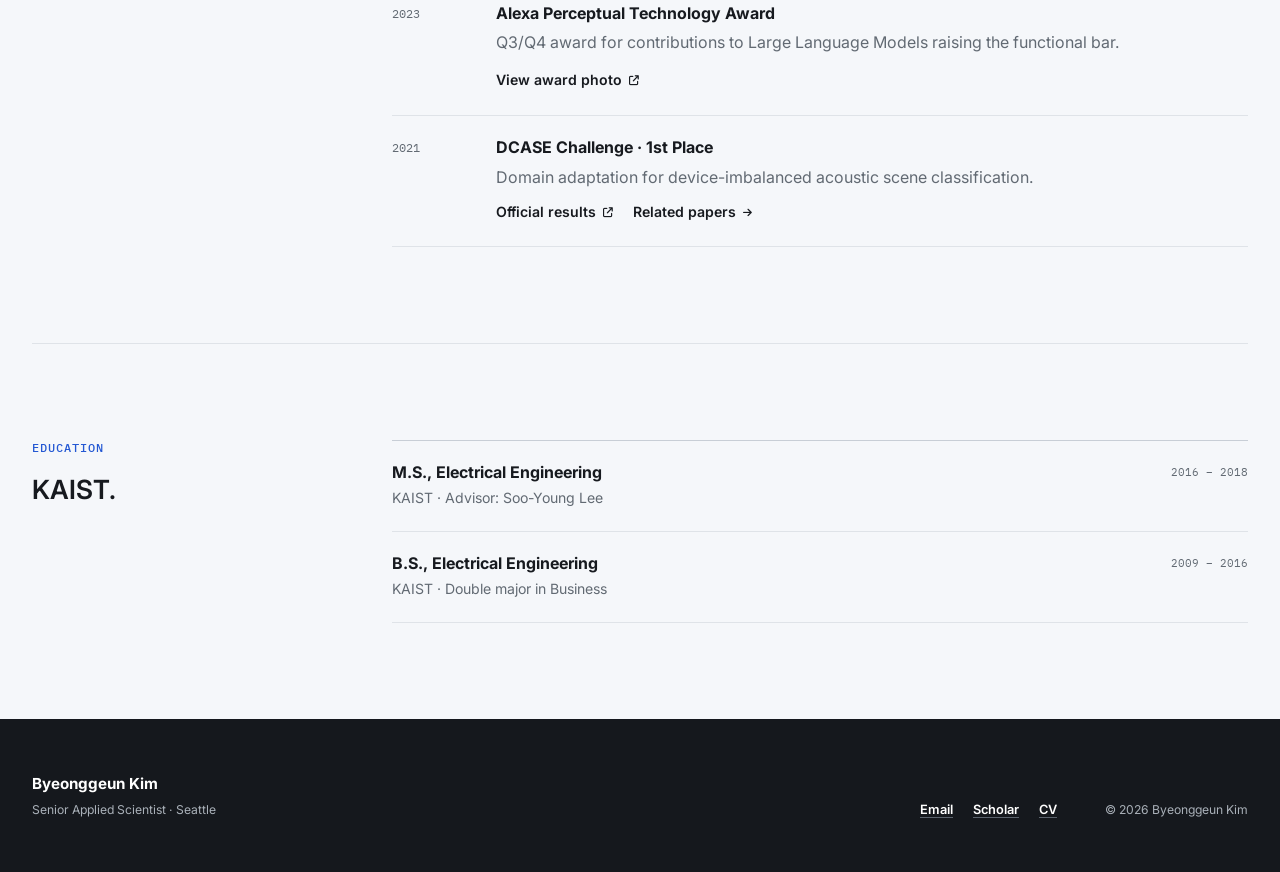
==== commit 1e85e761: "Redesign research portfolio" ====
--- a/about.html
+++ b/about.html
@@ -12,7 +12,7 @@
   <meta property="og:image" content="https://byeonggeunkim.github.io/assets/og-image.jpg">
   <meta property="og:url" content="https://byeonggeunkim.github.io/about.html">
   <meta name="twitter:card" content="summary">
-  <link rel="stylesheet" href="assets/style.css">
+  <link rel="stylesheet" href="assets/style.css?v=20260807">
   <link rel="stylesheet" href="https://cdnjs.cloudflare.com/ajax/libs/font-awesome/6.5.1/css/all.min.css">
   <!-- Google Analytics (GA4) -->
   <script async src="https://www.googletagmanager.com/gtag/js?id=G-7Q4RNB01KZ"></script>
@@ -24,98 +24,241 @@
   </script>
 </head>
 <body>
-
-<nav class="nav-bar">
-  <button class="hamburger" aria-label="menu">
-    <svg viewBox="0 0 24 24" fill="none" stroke-width="2" stroke-linecap="round"><line x1="3" y1="6" x2="21" y2="6"/><line x1="3" y1="12" x2="21" y2="12"/><line x1="3" y1="18" x2="21" y2="18"/></svg>
-  </button>
-  <div class="nav-links">
-    <a href="index.html">Home</a>
-    <a href="about.html" class="active">About</a>
-    <a href="publications.html">Publications</a>
-    <a href="assets/BGKim_CV.pdf" target="_blank" rel="noopener">Resume</a>
+<header class="site-header">
+  <nav class="nav-bar" aria-label="Primary navigation">
+    <a class="nav-brand" href="index.html">Byeonggeun Kim</a>
+    <button class="hamburger" type="button" aria-expanded="false" aria-controls="primary-navigation">
+      <span class="sr-only">Toggle navigation</span>
+      <svg viewBox="0 0 24 24" fill="none" stroke-width="2" stroke-linecap="round" aria-hidden="true">
+        <line x1="4" y1="7" x2="20" y2="7"></line>
+        <line x1="4" y1="12" x2="20" y2="12"></line>
+        <line x1="4" y1="17" x2="20" y2="17"></line>
+      </svg>
+    </button>
+    <div class="nav-panel" id="primary-navigation">
+      <div class="nav-links">
+        <a href="index.html">Home</a>
+        <a href="about.html" class="active" aria-current="page">About</a>
+        <a href="publications.html">Publications</a>
+        <a href="assets/BGKim_CV.pdf" target="_blank" rel="noopener">Resume</a>
+      </div>
+      <div class="social" aria-label="External profiles">
+        <a href="mailto:bungkun1349@gmail.com" aria-label="Email" title="Email"><i class="fa-solid fa-envelope" aria-hidden="true"></i></a>
+        <a href="https://scholar.google.com/citations?user=Pee89n0AAAAJ&amp;hl=en" target="_blank" rel="noopener" aria-label="Google Scholar" title="Google Scholar"><i class="fa-solid fa-graduation-cap" aria-hidden="true"></i></a>
+        <a href="https://www.linkedin.com/in/byeonggeun-kim-b8112a194/" target="_blank" rel="noopener" aria-label="LinkedIn" title="LinkedIn"><i class="fa-brands fa-linkedin-in" aria-hidden="true"></i></a>
+      </div>
+    </div>
+  </nav>
+</header>
+
+<main>
+  <section class="page-hero shell">
+    <p class="eyebrow">About</p>
+    <h1>Building practical audio intelligence, from on-device models to generative systems.</h1>
+    <p class="page-lead">I am Byeonggeun Kim (김병근), a Senior Applied Scientist at <a href="https://amazon.jobs/content/en/teams/agi" target="_blank" rel="noopener">Amazon AGI</a>. My work follows three connected lines: efficient on-device audio, few-shot and robust learning, and audio foundation and generative models.</p>
+  </section>
+
+  <section class="content-section shell">
+    <div class="section-layout">
+      <header class="section-heading section-heading-compact">
+        <p class="eyebrow">Background</p>
+        <h2>A connected research path.</h2>
+      </header>
+      <div class="prose prose-large">
+        <p>Across these shifts, the goal has remained consistent: build audio systems that work under real constraints, from compute and limited data to latency and scale.</p>
+        <p>At Amazon AGI, my earlier work spanned audio encoders, neural codecs, audio and music generation, and multimodal LLM integration, including contributions to <a href="https://aws.amazon.com/nova/" target="_blank" rel="noopener">Amazon Nova</a>. I now focus on full-duplex speech-to-speech modeling. Before Amazon, I developed efficient on-device and data-efficient learning methods at <a href="https://www.qualcomm.com/research/artificial-intelligence" target="_blank" rel="noopener">Qualcomm AI Research</a>. I earned my M.S. at <a href="https://www.kaist.ac.kr/en/" target="_blank" rel="noopener">KAIST</a>, advised by <a href="https://scholar.google.com/citations?user=QXGini0AAAAJ&amp;hl=en" target="_blank" rel="noopener">Soo-Young Lee</a>.</p>
+      </div>
+    </div>
+  </section>
+
+  <section class="content-section shell">
+    <div class="section-layout">
+      <header class="section-heading section-heading-compact">
+        <p class="eyebrow">Research trajectory</p>
+        <h2>Three connected lines of work.</h2>
+      </header>
+      <div class="trajectory">
+        <article class="trajectory-item trajectory-ondevice">
+          <div class="trajectory-meta">
+            <span class="focus-number">01</span>
+            <span class="trajectory-period">2018–2023</span>
+          </div>
+          <h3>Efficient on-device audio</h3>
+          <p>Wake-word and small-footprint audio architectures designed for strict compute and memory budgets, including query-by-example keyword spotting and BC-ResNet.</p>
+          <div class="trajectory-links">
+            <a href="https://arxiv.org/abs/2106.04140" target="_blank" rel="noopener">BC-ResNet</a>
+            <a href="https://arxiv.org/abs/1910.05171" target="_blank" rel="noopener">On-device KWS</a>
+          </div>
+        </article>
+        <article class="trajectory-item trajectory-robust">
+          <div class="trajectory-meta">
+            <span class="focus-number">02</span>
+            <span class="trajectory-period">2020–2025</span>
+          </div>
+          <h3>Few-shot &amp; robust learning</h3>
+          <p>Few-shot, open-set, and domain-robust learning for limited labels and device shift. This line overlaps on-device research through small-footprint KWS and DCASE 2021.</p>
+          <div class="trajectory-links">
+            <a href="https://arxiv.org/abs/2206.13691" target="_blank" rel="noopener">Few-shot KWS</a>
+            <a href="https://dcase.community/challenge2021/task-acoustic-scene-classification-results-a#teams-ranking" target="_blank" rel="noopener">DCASE result</a>
+          </div>
+        </article>
+        <article class="trajectory-item trajectory-foundation">
+          <div class="trajectory-meta">
+            <span class="focus-number">03</span>
+            <span class="trajectory-period">2023–Present</span>
+          </div>
+          <h3>Audio foundation &amp; generation</h3>
+          <p>Audio encoders, neural codecs, generative audio, and multimodal systems across Amazon AGI projects, including Amazon Nova. Current work centers on real-time, full-duplex speech-to-speech interaction.</p>
+          <div class="trajectory-links">
+            <a href="https://www.amazon.science/publications/amazon-nova-2-multimodal-reasoning-and-generation-models" target="_blank" rel="noopener">Nova 2</a>
+            <a href="https://www.amazon.science/publications/effective-techniques-for-scaling-audio-encoder-pretraining" target="_blank" rel="noopener">Audio encoder</a>
+            <a href="https://www.amazon.science/publications/generative-audio-language-modeling-with-continuous-valued-tokens-and-masked-next-token-prediction" target="_blank" rel="noopener">Generative audio</a>
+          </div>
+        </article>
+      </div>
+    </div>
+  </section>
+
+  <section class="content-section shell">
+    <div class="section-layout">
+      <header class="section-heading section-heading-compact">
+        <p class="eyebrow">Experience</p>
+        <h2>Research in production and at scale.</h2>
+      </header>
+      <div class="experience-list">
+        <article class="experience-item">
+          <div class="experience-org">
+            <h3>Amazon AGI</h3>
+            <p>Seattle, WA</p>
+          </div>
+          <div class="experience-body">
+            <div class="role">
+              <div>
+                <h4>Senior Applied Scientist</h4>
+                <p>Audio and Speech AGI</p>
+              </div>
+              <time datetime="2025-04">Apr 2025 – Present</time>
+            </div>
+            <div class="role">
+              <div>
+                <h4>Applied Scientist II</h4>
+                <p>Toronto, ON &amp; Seattle, WA</p>
+              </div>
+              <time>Feb 2023 – Mar 2025</time>
+            </div>
+            <p class="experience-summary">Earlier work spanned audio and music generation, audio understanding encoders, and neural codecs, including contributions to Amazon Nova. Current work focuses on full-duplex speech-to-speech systems.</p>
+          </div>
+        </article>
+        <article class="experience-item">
+          <div class="experience-org">
+            <h3>Qualcomm AI Research</h3>
+            <p>Seoul, South Korea</p>
+          </div>
+          <div class="experience-body">
+            <div class="role">
+              <div><h4>Staff AI Researcher</h4></div>
+              <time>Nov 2022 – Jan 2023</time>
+            </div>
+            <div class="role">
+              <div><h4>Senior AI Researcher</h4></div>
+              <time>Dec 2019 – Nov 2022</time>
+            </div>
+            <div class="role">
+              <div><h4>AI Researcher</h4></div>
+              <time>Apr 2018 – Nov 2019</time>
+            </div>
+            <p class="experience-summary">Developed efficient on-device and data-efficient learning methods for wake-word and acoustic scene recognition, including <a href="https://arxiv.org/abs/2106.04140" target="_blank" rel="noopener">BC-ResNet</a>, few-shot keyword spotting, and the <a href="publications.html#dcase2021">DCASE 2021 first-place system</a>.</p>
+          </div>
+        </article>
+      </div>
+    </div>
+  </section>
+
+  <section class="content-section shell">
+    <div class="section-layout">
+      <header class="section-heading section-heading-compact">
+        <p class="eyebrow">Recognition &amp; talks</p>
+        <h2>Selected milestones.</h2>
+      </header>
+      <ol class="recognition-list">
+        <li>
+          <time datetime="2026-02">2026</time>
+          <div>
+            <h3>Yale University · CPSC 7760 Seminar</h3>
+            <p><em>Efficient and High Fidelity Text-to-Audio Generation: From Parallel Decoding to Causal Streaming.</em></p>
+          </div>
+        </li>
+        <li>
+          <time datetime="2025-09">2025</time>
+          <div>
+            <h3>Amazon Media &amp; Entertainment ML+AI Summit</h3>
+            <p>Invited talk on autoregressive text-to-audio generation approaches.</p>
+          </div>
+        </li>
+        <li>
+          <time>2023</time>
+          <div>
+            <h3>Alexa Perceptual Technology Award</h3>
+            <p>Q3/Q4 award for contributions to Large Language Models raising the functional bar.</p>
+            <a class="text-action" href="assets/awards/alexa_apt_2023.jpg" target="_blank" rel="noopener">View award photo <i class="fa-solid fa-arrow-up-right-from-square" aria-hidden="true"></i></a>
+          </div>
+        </li>
+        <li>
+          <time>2021</time>
+          <div>
+            <h3>DCASE Challenge · 1st Place</h3>
+            <p>Domain adaptation for device-imbalanced acoustic scene classification.</p>
+            <div class="resource-links">
+              <a class="text-action" href="https://dcase.community/challenge2021/task-acoustic-scene-classification-results-a#teams-ranking" target="_blank" rel="noopener">Official results <i class="fa-solid fa-arrow-up-right-from-square" aria-hidden="true"></i></a>
+              <a class="text-action" href="publications.html#dcase2021">Related papers <i class="fa-solid fa-arrow-right" aria-hidden="true"></i></a>
+            </div>
+          </div>
+        </li>
+      </ol>
+    </div>
+  </section>
+
+  <section class="content-section shell">
+    <div class="section-layout">
+      <header class="section-heading section-heading-compact">
+        <p class="eyebrow">Education</p>
+        <h2>KAIST.</h2>
+      </header>
+      <div class="education-list">
+        <article>
+          <div>
+            <h3>M.S., Electrical Engineering</h3>
+            <p>KAIST · Advisor: Soo-Young Lee</p>
+          </div>
+          <time>2016 – 2018</time>
+        </article>
+        <article>
+          <div>
+            <h3>B.S., Electrical Engineering</h3>
+            <p>KAIST · Double major in Business</p>
+          </div>
+          <time>2009 – 2016</time>
+        </article>
+      </div>
+    </div>
+  </section>
+</main>
+
+<footer class="footer">
+  <div class="shell footer-inner">
+    <div>
+      <strong>Byeonggeun Kim</strong>
+      <span>Senior Applied Scientist · Seattle</span>
+    </div>
+    <div class="footer-links">
+      <a href="mailto:bungkun1349@gmail.com">Email</a>
+      <a href="https://scholar.google.com/citations?user=Pee89n0AAAAJ&amp;hl=en" target="_blank" rel="noopener">Scholar</a>
+      <a href="assets/BGKim_CV.pdf" target="_blank" rel="noopener">CV</a>
+    </div>
+    <div class="copyright">&copy; 2026 Byeonggeun Kim</div>
   </div>
-  <div class="social">
-    <a class="social-email" href="mailto:bungkun1349@gmail.com" aria-label="Email"><i class="fa-solid fa-envelope"></i></a>
-    <a class="social-scholar" href="https://scholar.google.com/citations?user=Pee89n0AAAAJ&hl=en" target="_blank" rel="noopener" aria-label="Google Scholar"><i class="fa-solid fa-graduation-cap"></i></a>
-    <a class="social-linkedin" href="https://www.linkedin.com/in/byeonggeun-kim-b8112a194/" target="_blank" rel="noopener" aria-label="LinkedIn"><i class="fa-brands fa-linkedin"></i></a>
-  </div>
-</nav>
-
-<main class="container">
-
-  <section class="section">
-    <div class="about-row">
-      <div class="about-intro">Background</div>
-      <div class="about-content">
-        <p>Hello, I'm Byeonggeun Kim (김병근).</p>
-        <p>I currently serve as a Senior Applied Scientist at <a href="https://amazon.jobs/content/en/teams/agi" target="_blank" rel="noopener">Amazon AGI</a> with over 8 years of experience in Generative AI. As a core contributor to the <a href="https://aws.amazon.com/nova/" target="_blank" rel="noopener">Amazon Nova</a> projects, I have extensive experience across the end-to-end audio pipeline.</p>
-        <p>I have spearheaded audio and music generation initiatives spanning audio understanding encoders, neural audio codecs, and their integration into multimodal LLMs. Currently, I am contributing to advancements in full-duplex modeling. Prior to joining Amazon, my background included deploying efficient on-device models at <a href="https://www.qualcomm.com/research/artificial-intelligence" target="_blank" rel="noopener">Qualcomm AI Research</a>. I earned my M.S. at <a href="https://www.kaist.ac.kr/en/" target="_blank" rel="noopener">KAIST Korea</a>, working with <a href="https://scholar.google.com/citations?user=QXGini0AAAAJ&hl=en" target="_blank" rel="noopener">Soo-Young Lee</a>.</p>
-      </div>
-    </div>
-
-    <div class="about-row">
-      <div class="about-intro">Research Experience</div>
-      <div class="about-content">
-        <p>As an Applied Scientist specializing in Audio Generative AI, my research is driven by two primary themes: enabling machines to understand and represent audio, and building systems that generate audio based on those foundations.</p>
-        <div class="exp-group">
-          <div class="exp-company">Amazon AGI</div>
-          <ul class="exp-list">
-            <li><strong>Senior Applied Scientist</strong> &middot; Seattle, WA <span class="exp-date">(Apr 2025 – Present)</span><br><span class="sub">Invited talks: <strong>Yale University</strong>, CPSC 7760 Seminar — <em>Efficient and High Fidelity Text-to-Audio Generation: From Parallel Decoding to Causal Streaming</em> (Feb 2026); <strong>Amazon Media &amp; Entertainment ML+AI Summit</strong> — <em>Autoregressive text-to-audio generation approaches</em> (Sep 2025).</span></li>
-            <li><strong>Applied Scientist II</strong> &middot; Toronto, ON &amp; Seattle, WA <span class="exp-date">(Feb 2023 – Mar 2025)</span><br><span class="sub">★ Alexa Perceptual Technology Award (Q3/Q4 2023) — for contributions to Large Language Models raising the functional bar.<img class="thumb-zoom" src="assets/awards/alexa_apt_2023.jpg" alt="Amazon APT Q3–Q4 2023 Award trophy" height="96" loading="lazy"></span></li>
-          </ul>
-          <p class="exp-summary"><strong>Audio Generation &amp; Reconstruction:</strong> I lead initiatives in audio synthesis, notably driving the integration of audio and music generation into Amazon Nova's multimodal LLMs. Currently, I am spearheading the development of a universal audio codec designed to power seamless, full-duplex speech-to-speech interactions.</p>
-        </div>
-        <div class="exp-group">
-          <div class="exp-company">Qualcomm AI Research &middot; Seoul, South Korea</div>
-          <ul class="exp-list">
-            <li><strong>Staff AI Researcher</strong> <span class="exp-date">(Nov 2022 – Jan 2023)</span></li>
-            <li><strong>Senior AI Researcher</strong> <span class="exp-date">(Dec 2019 – Nov 2022)</span><br><span class="sub">★ <a href="publications.html#dcase2021">DCASE 2021 Challenge — 1st Place Winner</a> (Jun 2021).</span></li>
-            <li><strong>AI Researcher</strong> <span class="exp-date">(Apr 2018 – Nov 2019)</span></li>
-          </ul>
-          <p class="exp-summary"><strong>Audio Representation Learning:</strong> My work focuses on domain adaptation and few-shot learning for practical applications like keyword spotting and acoustic scene classification. This foundation led to my work developing the audio understanding encoder for Amazon Nova. Notable contributions include <a href="https://arxiv.org/abs/2106.04140" target="_blank" rel="noopener">BC-ResNet</a> and securing 1st place at the DCASE 2021 challenge through domain adaptation.</p>
-        </div>
-      </div>
-    </div>
-
-    <!--
-    <div class="about-row">
-      <div class="about-intro"><span class="num">XX /</span> Education</div>
-      <div class="about-content">
-        <ul class="timeline">
-          <li><div class="when">2016 — 2018</div><div class="what"><strong>M.S., Electrical Engineering</strong> &middot; KAIST<br><span class="sub">Dissertation: <em>Knowledge base completion with translation-based embeddings and negative sampling</em>. Advisor: Soo-Young Lee.</span></div></li>
-          <li><div class="when">2009 — 2016</div><div class="what"><strong>B.S., Electrical Engineering</strong> &middot; KAIST<br><span class="sub">Double major in Business.</span></div></li>
-          <li><div class="when">2010 — 2012</div><div class="what"><strong>Sergeant, KATUSA</strong><br><span class="sub">Korea Augmentation To the United States Army.</span></div></li>
-          <li><div class="when">2006 — 2009</div><div class="what"><strong>Korea Science Academy of KAIST</strong></div></li>
-        </ul>
-      </div>
-    </div>
-    -->
-
-    <!--
-    <div class="about-row">
-      <div class="about-intro"><span class="num">XX /</span> Research</div>
-      <div class="about-content">
-        <h2>Interests</h2>
-        <p>
-          <span class="button project" style="background:#d9e2f2;">Audio &amp; Music Generation</span>
-          <span class="button project" style="background:#c8e6c9;">Audio Understanding Encoders</span>
-          <span class="button project" style="background:#F0C27B;">Neural Audio Codecs</span>
-          <span class="button project" style="background:#fce4ec;">Multimodal LLMs</span>
-          <span class="button project" style="background:#e1bee7;">Full-Duplex Speech</span>
-          <span class="button project" style="background:#b3e5fc;">Efficient On-Device Models</span>
-        </p>
-      </div>
-    </div>
-    -->
-
-  </section>
-</main>
-
-<footer class="footer">
-  <div>&copy; 2026 Byeonggeun Kim</div>
 </footer>
 
-<script src="assets/script.js"></script>
+<script src="assets/script.js?v=20260807"></script>
 </body>
 </html>
--- a/assets/style.css
+++ b/assets/style.css
@@ -1,361 +1,1307 @@
-/* ======================================================================
-   byeonggeun.io — shikun.io 포맷 기반 vanilla CSS
-   ====================================================================== */
-
-@import url('https://fonts.googleapis.com/css2?family=Inter:wght@400;500;600;700&family=Fira+Code&family=Mynerve&display=swap');
+@import url('https://fonts.googleapis.com/css2?family=IBM+Plex+Mono:wght@500&family=Inter:wght@400;500;600;700&display=swap');
 
 :root {
-  --bg: #ffffff;
-  --text: #353535;
-  --muted: #6b6b6b;
-  --rule: #e5e5e5;
-  --accent: #ff9800;
-  --heart: #ec6863;
-  --link: #353535;
-  --link-hover: #ff9800;
-
-  --font-body: 'Inter', -apple-system, BlinkMacSystemFont, 'Segoe UI', Helvetica, Arial, sans-serif;
-  --font-code: 'Fira Code', ui-monospace, Menlo, monospace;
-  --font-signature: 'Mynerve', cursive;
-
-  --pad-x: 6vw;
-}
-
-* { box-sizing: border-box; }
-html, body { margin: 0; padding: 0; }
+  --canvas: #f5f7fa;
+  --surface: #ffffff;
+  --ink: #171a1f;
+  --muted: #626a73;
+  --soft: #89919a;
+  --line: #dfe3e8;
+  --line-strong: #c8ced6;
+  --accent: #2458d3;
+  --accent-dark: #173f9e;
+  --footer: #15181d;
+  --font-sans: 'Inter', -apple-system, BlinkMacSystemFont, 'Segoe UI', sans-serif;
+  --font-mono: 'IBM Plex Mono', ui-monospace, SFMono-Regular, Menlo, monospace;
+}
+
+* {
+  box-sizing: border-box;
+}
+
+html {
+  scroll-behavior: smooth;
+}
+
 body {
-  font-family: var(--font-body);
-  font-size: 17px;
+  margin: 0;
+  color: var(--ink);
+  background: var(--canvas);
+  font-family: var(--font-sans);
+  font-size: 16px;
   line-height: 1.65;
-  font-weight: 400;
-  color: var(--text);
-  background: var(--bg);
   -webkit-font-smoothing: antialiased;
+  text-rendering: optimizeLegibility;
+}
+
+body.nav-open {
+  overflow: hidden;
+}
+
+button,
+input,
+textarea,
+select {
+  font: inherit;
+}
+
+img {
+  display: block;
+  max-width: 100%;
 }
 
 a {
-  color: var(--link);
-  text-decoration: none;
-  border-bottom: 1px solid #d6d6d6;
-  transition: color .15s ease, border-color .15s ease;
-}
-a:hover { color: var(--link-hover); border-bottom-color: var(--link-hover); }
-a.bare:not(.button), .nav-bar a, .social a, .button.project { border-bottom: none; }
-
-.container { padding: 0 var(--pad-x); }
-.section { padding: 4rem 0 2rem; }
-
-/* ---------------- Nav bar ---------------- */
-.nav-bar {
-  display: grid;
-  grid-template-columns: 1fr auto 1fr;
-  align-items: center;
-  padding: 1.6rem var(--pad-x);
-  border-bottom: 1px solid var(--rule);
+  color: inherit;
+  text-decoration-color: var(--line-strong);
+  text-decoration-thickness: 1px;
+  text-underline-offset: 0.2em;
+  transition: color 160ms ease, text-decoration-color 160ms ease;
+}
+
+a:hover {
+  color: var(--accent);
+  text-decoration-color: currentColor;
+}
+
+a:focus-visible,
+button:focus-visible {
+  outline: 3px solid rgba(36, 88, 211, 0.28);
+  outline-offset: 4px;
+}
+
+h1,
+h2,
+h3,
+h4,
+p {
+  margin-top: 0;
+}
+
+h1,
+h2,
+h3,
+h4 {
+  line-height: 1.18;
+  letter-spacing: 0;
+}
+
+.shell {
+  width: min(calc(100% - 64px), 1240px);
+  margin-inline: auto;
+}
+
+.sr-only {
+  position: absolute;
+  width: 1px;
+  height: 1px;
+  padding: 0;
+  margin: -1px;
+  overflow: hidden;
+  clip: rect(0, 0, 0, 0);
+  white-space: nowrap;
+  border: 0;
+}
+
+.eyebrow {
+  margin-bottom: 1.1rem;
+  color: var(--accent);
+  font-family: var(--font-mono);
+  font-size: 0.75rem;
+  font-weight: 500;
+  line-height: 1.4;
+  text-transform: uppercase;
+  letter-spacing: 0.08em;
+}
+
+/* Header */
+
+.site-header {
   position: sticky;
   top: 0;
-  background: var(--bg);
-  z-index: 50;
-}
+  z-index: 100;
+  border-bottom: 1px solid var(--line);
+  background: rgba(245, 247, 250, 0.97);
+}
+
+.nav-bar {
+  width: min(calc(100% - 64px), 1240px);
+  min-height: 76px;
+  margin-inline: auto;
+  display: flex;
+  align-items: center;
+  gap: 3rem;
+}
+
 .nav-brand {
+  flex: 0 0 auto;
+  color: var(--ink);
+  font-size: 1.02rem;
+  font-weight: 700;
+  text-decoration: none;
+}
+
+.nav-brand:hover {
+  color: var(--accent);
+}
+
+.nav-panel {
+  flex: 1;
+  display: flex;
+  align-items: center;
+  justify-content: flex-end;
+  gap: 2.25rem;
+}
+
+.nav-links {
+  display: flex;
+  align-items: center;
+  gap: 2rem;
+}
+
+.nav-links a {
+  position: relative;
+  padding: 1.65rem 0 1.55rem;
+  color: var(--muted);
+  font-size: 0.9rem;
+  font-weight: 600;
+  text-decoration: none;
+}
+
+.nav-links a:hover,
+.nav-links a.active {
+  color: var(--ink);
+}
+
+.nav-links a.active::after {
+  content: '';
+  position: absolute;
+  right: 0;
+  bottom: -1px;
+  left: 0;
+  height: 2px;
+  background: var(--accent);
+}
+
+.social {
+  display: flex;
+  align-items: center;
+  gap: 0.3rem;
+  padding-left: 1.4rem;
+  border-left: 1px solid var(--line);
+}
+
+.social a {
+  width: 40px;
+  height: 40px;
+  display: inline-flex;
+  align-items: center;
+  justify-content: center;
+  color: var(--muted);
+  font-size: 0.95rem;
+  text-decoration: none;
+}
+
+.social a:hover {
+  color: var(--accent);
+}
+
+.hamburger {
+  display: none;
+  width: 44px;
+  height: 44px;
+  padding: 0;
+  align-items: center;
+  justify-content: center;
+  color: var(--ink);
+  background: transparent;
+  border: 0;
+  cursor: pointer;
+}
+
+.hamburger svg {
+  width: 24px;
+  height: 24px;
+  stroke: currentColor;
+}
+
+/* Home hero */
+
+.hero {
+  padding-block: 5.75rem 6.5rem;
+  display: grid;
+  grid-template-columns: minmax(0, 1.55fr) minmax(280px, 0.72fr);
+  align-items: center;
+  gap: 6rem;
+}
+
+.hero-copy {
+  max-width: 760px;
+}
+
+.hero h1 {
+  margin-bottom: 1.75rem;
+  font-size: 4rem;
+  font-weight: 700;
+}
+
+.hero-lead {
+  max-width: 700px;
+  margin-bottom: 1.25rem;
+  font-size: 1.72rem;
   font-weight: 500;
-  font-size: 1.05rem;
-  letter-spacing: .02em;
-}
-.nav-links { display: flex; gap: 3rem; align-items: center; justify-self: center; }
-.nav-links a {
-  color: var(--text);
+  line-height: 1.35;
+}
+
+.hero-summary {
+  max-width: 660px;
+  margin-bottom: 2rem;
+  color: var(--muted);
+  font-size: 1.03rem;
+}
+
+.hero-actions {
+  display: flex;
+  align-items: center;
+  gap: 1.5rem;
+  margin-bottom: 3rem;
+}
+
+.button {
+  min-height: 48px;
+  padding: 0.75rem 1rem;
+  display: inline-flex;
+  align-items: center;
+  justify-content: center;
+  gap: 0.65rem;
+  border: 1px solid transparent;
+  border-radius: 4px;
+  font-size: 0.9rem;
+  font-weight: 600;
+  text-decoration: none;
+}
+
+.button-primary {
+  color: #ffffff;
+  background: var(--accent);
+  border-color: var(--accent);
+}
+
+.button-primary:hover {
+  color: #ffffff;
+  background: var(--accent-dark);
+  border-color: var(--accent-dark);
+}
+
+.text-action {
+  display: inline-flex;
+  align-items: center;
+  gap: 0.45rem;
+  color: var(--ink);
+  font-size: 0.88rem;
+  font-weight: 600;
+  text-decoration: none;
+}
+
+.text-action i,
+.page-actions i {
+  font-size: 0.72em;
+}
+
+.hero-meta {
+  padding-top: 1.15rem;
+  display: flex;
+  flex-wrap: wrap;
+  gap: 0.65rem 1.5rem;
+  border-top: 1px solid var(--line);
+  color: var(--muted);
+  font-family: var(--font-mono);
+  font-size: 0.72rem;
+  text-transform: uppercase;
+  letter-spacing: 0.05em;
+}
+
+.hero-meta a {
+  color: var(--ink);
+  text-decoration: none;
+}
+
+.hero-meta a:hover {
+  color: var(--accent);
+}
+
+.portrait {
+  width: min(100%, 360px);
+  margin: 0;
+  justify-self: end;
+}
+
+.portrait img {
+  width: 100%;
+  height: auto;
+  aspect-ratio: 4 / 5;
+  object-fit: cover;
+  object-position: 50% 42%;
+  border: 1px solid var(--line-strong);
+  border-radius: 4px;
+}
+
+.portrait figcaption {
+  margin-top: 0.8rem;
+  display: flex;
+  justify-content: space-between;
+  gap: 1rem;
+  color: var(--muted);
+  font-family: var(--font-mono);
+  font-size: 0.7rem;
+  line-height: 1.45;
+}
+
+.portrait figcaption span {
+  color: var(--soft);
+  text-transform: uppercase;
+  letter-spacing: 0.06em;
+}
+
+/* Shared section layouts */
+
+.work-band {
+  background: var(--surface);
+  border-top: 1px solid var(--line);
+  border-bottom: 1px solid var(--line);
+}
+
+.section-layout {
+  padding-block: 6rem;
+  display: grid;
+  grid-template-columns: minmax(210px, 280px) minmax(0, 1fr);
+  gap: 5rem;
+}
+
+.section-heading {
+  align-self: start;
+}
+
+.section-heading h2 {
+  margin-bottom: 1rem;
+  font-size: 2.25rem;
+  font-weight: 600;
+}
+
+.section-heading > p:last-child {
+  margin-bottom: 0;
+  color: var(--muted);
+}
+
+.section-heading-compact h2 {
+  font-size: 1.65rem;
+}
+
+.section-heading-compact .text-action {
+  margin-top: 1.15rem;
+}
+
+.work-list {
+  display: grid;
+  grid-template-columns: repeat(2, minmax(0, 1fr));
+  column-gap: 2rem;
+}
+
+.work-item {
+  padding: 2rem 0;
+  display: grid;
+  grid-template-columns: 3rem minmax(0, 1fr);
+  gap: 1.2rem;
+  border-top: 1px solid var(--line-strong);
+  border-bottom: 1px solid var(--line);
+}
+
+.work-number {
+  color: var(--accent);
+  font-family: var(--font-mono);
+  font-size: 0.75rem;
+}
+
+.work-meta {
+  margin-bottom: 0.55rem;
+  display: flex;
+  justify-content: space-between;
+  gap: 1rem;
+  color: var(--muted);
+  font-family: var(--font-mono);
+  font-size: 0.7rem;
+  text-transform: uppercase;
+  letter-spacing: 0.05em;
+}
+
+.work-body h3 {
+  max-width: 780px;
+  margin-bottom: 0.7rem;
+  font-size: 1.62rem;
+  font-weight: 600;
+}
+
+.work-body h3 a {
+  text-decoration: none;
+}
+
+.work-body > p:not(.work-meta) {
+  max-width: 720px;
+  margin-bottom: 1rem;
+  color: var(--muted);
+}
+
+.resource-links {
+  display: flex;
+  flex-wrap: wrap;
+  gap: 0.55rem 1.25rem;
+}
+
+.news-section {
+  border-bottom: 1px solid var(--line);
+}
+
+.news-list,
+.recognition-list {
+  padding: 0;
+  margin: 0;
+  list-style: none;
+  border-top: 1px solid var(--line-strong);
+}
+
+.news-list li {
+  padding: 1.25rem 0;
+  display: grid;
+  grid-template-columns: 7.5rem minmax(0, 1fr);
+  gap: 1.5rem;
+  border-bottom: 1px solid var(--line);
+}
+
+.news-list time,
+.recognition-list time {
+  color: var(--muted);
+  font-family: var(--font-mono);
+  font-size: 0.72rem;
+}
+
+.news-list p {
+  margin-bottom: 0;
+}
+
+/* Interior page hero */
+
+.page-hero {
+  padding-block: 6.5rem 6rem;
+}
+
+.page-hero h1 {
+  max-width: 980px;
+  margin-bottom: 1.8rem;
+  font-size: 3.5rem;
+  font-weight: 650;
+}
+
+.page-lead {
+  max-width: 820px;
+  margin-bottom: 0;
+  color: var(--muted);
   font-size: 1.3rem;
+  line-height: 1.55;
+}
+
+.page-actions {
+  margin-top: 2.5rem;
+  padding-top: 1.2rem;
+  display: flex;
+  flex-wrap: wrap;
+  gap: 0.9rem 2rem;
+  border-top: 1px solid var(--line);
+}
+
+.page-actions a {
+  display: inline-flex;
+  align-items: center;
+  gap: 0.45rem;
+  font-size: 0.88rem;
   font-weight: 600;
-  position: relative;
-}
-.nav-indicator {
-  position: absolute;
-  width: 6px;
-  height: 6px;
-  background: #4caf50;
-  border-radius: 50%;
-  pointer-events: none;
-  opacity: 0;
-  transition: left .25s ease, top .25s ease, opacity .15s ease;
-}
-.social { display: flex; gap: 1.6rem; align-items: center; justify-self: end; }
-.social a { color: var(--text); font-size: 1.25rem; position: relative; }
-.social a:hover { color: #4caf50; }
-
-.hamburger { visibility: hidden; background: none; border: none; cursor: pointer; padding: 0; }
-.hamburger svg { width: 28px; height: 28px; stroke: var(--text); }
-
-/* ---------------- Hero (Home) ---------------- */
-.home-container {
+  text-decoration: none;
+}
+
+.content-section {
+  border-top: 1px solid var(--line);
+  scroll-margin-top: 76px;
+}
+
+.prose {
+  max-width: 790px;
+}
+
+.prose p:last-child {
+  margin-bottom: 0;
+}
+
+.prose-large {
+  font-size: 1.13rem;
+  line-height: 1.75;
+}
+
+.trajectory {
+  display: grid;
+  grid-template-columns: repeat(12, minmax(0, 1fr));
+  gap: 1.4rem 0;
+}
+
+.trajectory-item {
+  padding: 1.25rem 0 1.4rem;
+  border-top: 2px solid var(--ink);
+}
+
+.trajectory-ondevice {
+  grid-column: 1 / 9;
+}
+
+.trajectory-robust {
+  grid-column: 3 / 11;
+}
+
+.trajectory-foundation {
+  grid-column: 6 / 13;
+}
+
+.trajectory-meta {
   display: flex;
   align-items: center;
-  gap: 4rem;
-  padding: 4rem 0;
-}
-.home-intro { flex: 1.2; }
-.home-intro h1 {
-  font-size: 3.4rem;
-  font-weight: 500;
-  margin: 0 0 1rem;
-  letter-spacing: -0.01em;
-}
-.home-intro .lead {
-  font-size: 1.25rem;
-  color: var(--text);
-  margin: 0 0 0.6rem;
-}
-.home-intro .vision {
-  font-style: italic;
-  color: var(--muted);
-  margin: 0 0 2rem;
-  max-width: 38rem;
-}
-.home-profile {
-  flex: 1;
-  display: flex;
-  justify-content: center;
-}
-.home-profile img {
-  width: 380px;
-  height: 380px;
-  max-width: 100%;
-  border-radius: 12px;
-  object-fit: cover;
-  box-shadow: 0 6px 24px rgba(0,0,0,0.08);
-  filter: grayscale(100%);
-  transition: filter .35s ease;
-}
-.home-profile img:hover { filter: grayscale(0%); }
-
-.button {
-  display: inline-block;
-  padding: 0.55rem 1.2rem;
-  border: 1px solid var(--text);
-  border-radius: 999px;
-  font-size: 0.95rem;
-  font-weight: 600;
-  color: var(--text);
-  background: transparent;
-  transition: background .15s ease, color .15s ease;
-}
-.button:hover { background: var(--text); color: var(--bg); }
-
-.button.project {
-  display: inline-block;
-  padding: 0.1rem 0.55rem;
-  border-radius: 4px;
-  border: none;
-  font-size: 0.92em;
-  background: var(--rule);
-  color: var(--text);
-}
-
-/* ---------------- About — 2-column "01 / label + body" ---------------- */
-.about-row {
-  display: grid;
-  grid-template-columns: 1fr 2.4fr;
-  gap: 3rem;
-  padding: 3rem 0;
-  border-bottom: 1px solid var(--rule);
-}
-.about-row:last-child { border-bottom: none; }
-.about-intro {
-  font-family: var(--font-code);
-  font-size: 0.95rem;
-  font-weight: 700;
-  color: var(--muted);
-  letter-spacing: 0.05em;
-  text-transform: uppercase;
-}
-.about-intro .num { font-weight: 500; color: var(--accent); margin-right: 0.5rem; }
-.about-content h2 {
-  font-size: 1.8rem;
-  font-weight: 500;
-  margin: 0 0 1rem;
-}
-.about-content p { margin: 0 0 1rem; }
-
-/* ---------------- Education / Experience tables ---------------- */
-.timeline { list-style: none; padding: 0; margin: 0; }
-.timeline li {
-  display: grid;
-  grid-template-columns: 9rem 1fr;
-  gap: 1.5rem;
-  padding: 0.9rem 0;
-  border-bottom: 1px dashed var(--rule);
-}
-.timeline li:last-child { border-bottom: none; }
-.timeline .when {
-  font-family: var(--font-code);
-  font-size: 0.85rem;
-  color: var(--muted);
-}
-.timeline .what strong { font-weight: 600; }
-.timeline .what .sub { color: var(--muted); font-size: 0.95rem; }
-
-/* ---------------- Experience grouped layout ---------------- */
-.exp-group { margin-bottom: 1.6rem; }
-.exp-group:last-child { margin-bottom: 0; }
-.exp-company {
-  font-size: 1.1rem;
-  font-weight: 600;
-  margin-bottom: 0.5rem;
-}
-.exp-list {
-  list-style: none;
-  padding-left: 1rem;
-  margin: 0;
-  border-left: 2px solid var(--rule);
-}
-.exp-list li {
-  padding: 0.35rem 0;
-  font-size: 1rem;
-}
-.exp-list li strong { font-weight: 600; }
-.exp-list li .sub { color: var(--muted); font-size: 0.92rem; display: inline-block; margin-top: 0.2rem; }
-.exp-date { color: var(--muted); font-family: var(--font-code); font-size: 0.85rem; margin-left: 0.4rem; }
-.exp-summary { margin: 0.7rem 0 0; color: var(--text); }
-.exp-summary strong { font-weight: 600; }
-
-/* ---------------- Hover-zoom award / patent thumbnails ---------------- */
-.thumb-zoom {
-  display: inline-block;
-  vertical-align: middle;
-  margin-left: 0.5rem;
-  border-radius: 6px;
-  border: 1px solid var(--rule);
-  box-shadow: 0 1px 3px rgba(0, 0, 0, 0.12);
-  cursor: zoom-in;
-  transition: transform 0.25s ease, box-shadow 0.25s ease;
-  transform-origin: left center;
-  position: relative;
-  z-index: 1;
-}
-.thumb-zoom:hover {
-  transform: scale(3.4);
-  box-shadow: 0 8px 28px rgba(0, 0, 0, 0.28);
-  z-index: 10;
-}
-/* thumbnails grouped inline (e.g. patents with two images) */
-.thumb-group { white-space: nowrap; }
-.thumb-group .thumb-zoom:not(:first-child) { margin-left: 0.3rem; }
-
-/* ---------------- Project / news cards ---------------- */
-.project-block {
-  display: grid;
-  grid-template-columns: repeat(auto-fill, minmax(320px, 1fr));
-  gap: 1.6rem;
-  padding: 2rem 0;
-}
-.project-card {
-  display: block;
-  border-radius: 10px;
-  padding: 1.6rem;
-  text-decoration: none;
-  color: inherit;
-  border: none;
-  transition: transform .2s ease, box-shadow .2s ease;
-  min-height: 200px;
-  display: flex;
-  flex-direction: column;
-  justify-content: flex-end;
-}
-.project-card:hover {
-  transform: translateY(-3px);
-  box-shadow: 0 10px 30px rgba(0,0,0,0.10);
-}
-.project-card .project-cover {
-  height: 110px;
-  background-size: cover;
-  background-position: center;
-  border-radius: 6px;
-  margin-bottom: 1rem;
-  background-color: rgba(0,0,0,0.05);
-}
-.project-card .project-title {
-  font-size: 1.2rem;
-  font-weight: 600;
-  margin: 0 0 0.25rem;
-}
-.project-card .project-intro {
-  font-size: 0.95rem;
-  color: var(--muted);
-  margin: 0;
-}
-.project-card .new-badge {
-  display: inline-block;
-  margin-left: 0.4rem;
-  font-size: 0.7em;
+  justify-content: space-between;
+  gap: 1rem;
+}
+
+.focus-number {
   color: var(--accent);
-  font-weight: 600;
-  vertical-align: super;
-}
-
-/* ---------------- Publications ---------------- */
-.pub-year {
-  font-family: var(--font-code);
-  font-size: 0.95rem;
-  color: var(--accent);
-  letter-spacing: 0.05em;
-  margin: 2.4rem 0 0.8rem;
-}
-.pub-list { list-style: none; padding: 0; margin: 0; }
-.pub-list li {
-  padding: 1rem 0;
-  border-bottom: 1px dashed var(--rule);
-}
-.pub-list li:last-child { border-bottom: none; }
-.pub-list .title { font-weight: 600; display: block; margin-bottom: 0.2rem; }
-.pub-list .authors { color: var(--muted); font-size: 0.95rem; display: block; margin-bottom: 0.2rem; }
-.pub-list .venue {
-  display: inline-block;
-  background: #eaeef3;
-  color: #1a3a5c;
+  font-family: var(--font-mono);
+  font-size: 0.72rem;
+}
+
+.trajectory-period {
+  color: var(--muted);
+  font-family: var(--font-mono);
+  font-size: 0.68rem;
+}
+
+.trajectory h3 {
+  margin: 1rem 0 0.65rem;
+  font-size: 1.3rem;
+}
+
+.trajectory p {
+  margin-bottom: 0.9rem;
+  color: var(--muted);
+}
+
+.trajectory-links {
+  display: flex;
+  flex-wrap: wrap;
+  gap: 0.35rem 1rem;
+}
+
+.trajectory-links a {
+  color: var(--ink);
   font-size: 0.78rem;
   font-weight: 600;
-  letter-spacing: 0.02em;
-  padding: 0.15em 0.55em;
-  border-radius: 4px;
-  font-style: normal;
-  margin-right: 0.4em;
-  text-transform: none;
-}
-.pub-list .links { display: inline; font-size: 0.9rem; }
-.pub-list .links a { margin-right: 0.8rem; }
-.pub-list .me { color: var(--text); font-weight: 600; }
-
-/* ---------------- Footer ---------------- */
+  text-decoration-color: var(--line-strong);
+}
+
+/* Experience and recognition */
+
+.experience-list {
+  border-top: 1px solid var(--line-strong);
+}
+
+.experience-item {
+  padding: 2.25rem 0 2.5rem;
+  display: grid;
+  grid-template-columns: minmax(160px, 210px) minmax(0, 1fr);
+  gap: 2.5rem;
+  border-bottom: 1px solid var(--line);
+}
+
+.experience-org h3 {
+  margin-bottom: 0.35rem;
+  font-size: 1.05rem;
+}
+
+.experience-org p {
+  margin-bottom: 0;
+  color: var(--muted);
+  font-size: 0.86rem;
+}
+
+.role {
+  padding: 0.2rem 0 1rem;
+  margin-bottom: 1rem;
+  display: flex;
+  align-items: flex-start;
+  justify-content: space-between;
+  gap: 1.5rem;
+  border-bottom: 1px solid var(--line);
+}
+
+.role h4 {
+  margin-bottom: 0.2rem;
+  font-size: 1rem;
+}
+
+.role p {
+  margin-bottom: 0;
+  color: var(--muted);
+  font-size: 0.86rem;
+}
+
+.role time,
+.education-list time {
+  flex: 0 0 auto;
+  color: var(--muted);
+  font-family: var(--font-mono);
+  font-size: 0.7rem;
+}
+
+.experience-summary {
+  margin: 1.25rem 0 0;
+  color: var(--muted);
+}
+
+.recognition-list li {
+  padding: 1.4rem 0;
+  display: grid;
+  grid-template-columns: 5rem minmax(0, 1fr);
+  gap: 1.5rem;
+  border-bottom: 1px solid var(--line);
+}
+
+.recognition-list h3 {
+  margin-bottom: 0.4rem;
+  font-size: 1rem;
+}
+
+.recognition-list p {
+  margin-bottom: 0.65rem;
+  color: var(--muted);
+}
+
+.education-list {
+  border-top: 1px solid var(--line-strong);
+}
+
+.education-list article {
+  padding: 1.35rem 0;
+  display: flex;
+  align-items: flex-start;
+  justify-content: space-between;
+  gap: 1.5rem;
+  border-bottom: 1px solid var(--line);
+}
+
+.education-list h3 {
+  margin-bottom: 0.3rem;
+  font-size: 1rem;
+}
+
+.education-list p {
+  margin-bottom: 0;
+  color: var(--muted);
+  font-size: 0.88rem;
+}
+
+/* Publications */
+
+.publication-highlights {
+  padding-block: 4.5rem;
+  display: grid;
+  grid-template-columns: minmax(210px, 280px) minmax(0, 1fr);
+  gap: 5rem;
+  border-top: 1px solid var(--line);
+}
+
+.publication-highlights-header h2 {
+  margin-bottom: 0;
+  font-size: 1.65rem;
+}
+
+.highlight-list {
+  display: grid;
+  grid-template-columns: repeat(4, minmax(0, 1fr));
+  gap: 1.5rem;
+}
+
+.highlight-list article {
+  padding-top: 1.2rem;
+  border-top: 2px solid var(--ink);
+}
+
+.highlight-list span {
+  color: var(--accent);
+  font-family: var(--font-mono);
+  font-size: 0.67rem;
+  text-transform: uppercase;
+}
+
+.highlight-list h3 {
+  margin: 2rem 0 0.65rem;
+  font-size: 1.12rem;
+}
+
+.highlight-list h3 a {
+  text-decoration: none;
+}
+
+.highlight-list p {
+  margin-bottom: 0;
+  color: var(--muted);
+  font-size: 0.82rem;
+}
+
+.highlight-links {
+  margin-top: 0.75rem;
+  display: flex;
+  flex-wrap: wrap;
+  gap: 0.35rem 0.75rem;
+}
+
+.highlight-links a {
+  color: var(--ink);
+  font-size: 0.72rem;
+  font-weight: 600;
+  text-decoration-color: var(--line-strong);
+}
+
+.publication-content {
+  min-width: 0;
+}
+
+.publication-note {
+  margin-bottom: 1.5rem;
+  color: var(--muted);
+  font-size: 0.88rem;
+}
+
+.publication-tools {
+  margin-bottom: 2.75rem;
+  border-top: 1px solid var(--line-strong);
+  border-bottom: 1px solid var(--line);
+}
+
+.topic-filter {
+  display: flex;
+  flex-wrap: wrap;
+  gap: 0 1.4rem;
+  border-bottom: 1px solid var(--line);
+}
+
+.topic-filter button {
+  position: relative;
+  min-height: 44px;
+  padding: 0.7rem 0;
+  color: var(--muted);
+  background: transparent;
+  border: 0;
+  cursor: pointer;
+  font-size: 0.78rem;
+  font-weight: 600;
+  text-align: left;
+}
+
+.topic-filter button:hover,
+.topic-filter button.active {
+  color: var(--ink);
+}
+
+.topic-filter button.active::after {
+  content: '';
+  position: absolute;
+  right: 0;
+  bottom: -1px;
+  left: 0;
+  height: 2px;
+  background: var(--accent);
+}
+
+.year-nav {
+  padding: 0.75rem 0;
+  display: flex;
+  gap: 1.2rem;
+  overflow-x: auto;
+  scrollbar-width: none;
+}
+
+.year-nav::-webkit-scrollbar {
+  display: none;
+}
+
+.year-nav a {
+  flex: 0 0 auto;
+  color: var(--muted);
+  font-family: var(--font-mono);
+  font-size: 0.68rem;
+  text-decoration: none;
+}
+
+.year-nav a:hover {
+  color: var(--accent);
+}
+
+.pub-year {
+  margin: 3.25rem 0 0.5rem;
+  color: var(--accent);
+  font-family: var(--font-mono);
+  font-size: 0.82rem;
+  scroll-margin-top: 96px;
+}
+
+.pub-list {
+  padding: 0;
+  margin: 0;
+  list-style: none;
+  border-top: 1px solid var(--line-strong);
+}
+
+.pub-list li {
+  padding: 1.3rem 0 1.4rem;
+  border-bottom: 1px solid var(--line);
+}
+
+.pub-list[hidden],
+.pub-year[hidden],
+.pub-list li[hidden] {
+  display: none;
+}
+
+.pub-list .title {
+  display: block;
+  max-width: 900px;
+  margin-bottom: 0.4rem;
+  font-size: 1.02rem;
+  font-weight: 600;
+  line-height: 1.45;
+}
+
+.pub-list .authors {
+  display: block;
+  max-width: 940px;
+  margin-bottom: 0.55rem;
+  color: var(--muted);
+  font-size: 0.84rem;
+  line-height: 1.55;
+}
+
+.pub-list .me {
+  color: var(--ink);
+  font-weight: 600;
+}
+
+.pub-list .venue {
+  display: inline;
+  margin-right: 0.85rem;
+  color: var(--accent-dark);
+  font-family: var(--font-mono);
+  font-size: 0.7rem;
+  font-weight: 500;
+}
+
+.pub-list .links {
+  display: inline;
+  font-size: 0.78rem;
+}
+
+.pub-list .links a {
+  margin-right: 0.85rem;
+  color: var(--ink);
+  font-weight: 600;
+  text-decoration-color: var(--line-strong);
+}
+
+.pub-list .links a:hover {
+  color: var(--accent);
+}
+
+#bcresnet,
+#dcase2021,
+#dcase-work,
+#dcase-featured {
+  scroll-margin-top: 96px;
+}
+
+/* Footer */
+
 .footer {
-  border-top: 1px solid var(--rule);
-  padding: 2.5rem var(--pad-x);
-  margin-top: 4rem;
-  font-size: 0.92rem;
-  color: var(--muted);
-  display: flex;
-  justify-content: space-between;
-  align-items: center;
-  flex-wrap: wrap;
-  gap: 1rem;
-}
-.footer .heart { color: var(--heart); }
-.footer .signature { font-family: var(--font-signature); font-size: 1.2rem; color: var(--text); }
-
-/* ---------------- Responsive ---------------- */
-@media (max-width: 769px) {
-  body { font-size: 17px; }
-  :root { --pad-x: 5vw; }
-
-  .nav-links { display: none; position: absolute; top: 100%; left: 0; right: 0; background: var(--bg); flex-direction: column; padding: 1rem var(--pad-x); border-bottom: 1px solid var(--rule); gap: 1rem; }
-  .nav-links.open { display: flex; }
-  .social { display: none; }
-  .hamburger { visibility: visible; display: block; }
-
-  .home-container { flex-direction: column-reverse; gap: 2rem; padding: 2.5rem 0; min-height: auto; }
-  .home-intro h1 { font-size: 2.4rem; }
-  .home-profile img { width: 200px; height: 200px; }
-
-  .about-row { grid-template-columns: 1fr; gap: 1rem; padding: 2rem 0; }
-  .timeline li { grid-template-columns: 1fr; gap: 0.2rem; }
-  .timeline .when { font-size: 0.8rem; }
-}
+  padding-block: 3.25rem;
+  color: #ffffff;
+  background: var(--footer);
+}
+
+.footer-inner {
+  display: grid;
+  grid-template-columns: 1fr auto auto;
+  align-items: end;
+  gap: 3rem;
+}
+
+.footer strong,
+.footer span {
+  display: block;
+}
+
+.footer strong {
+  margin-bottom: 0.25rem;
+  font-size: 0.95rem;
+}
+
+.footer span,
+.copyright {
+  color: #a9b0b8;
+  font-size: 0.76rem;
+}
+
+.footer-links {
+  display: flex;
+  gap: 1.25rem;
+}
+
+.footer a {
+  color: #ffffff;
+  font-size: 0.8rem;
+  font-weight: 600;
+  text-decoration-color: #5b636d;
+}
+
+/* Responsive */
+
+@media (max-width: 1040px) {
+  .hero {
+    grid-template-columns: minmax(0, 1.35fr) minmax(240px, 0.65fr);
+    gap: 4rem;
+  }
+
+  .hero h1 {
+    font-size: 3.45rem;
+  }
+
+  .hero-lead {
+    font-size: 1.48rem;
+  }
+
+  .section-layout,
+  .publication-highlights {
+    grid-template-columns: minmax(190px, 230px) minmax(0, 1fr);
+    gap: 3.5rem;
+  }
+
+  .highlight-list {
+    grid-template-columns: repeat(2, minmax(0, 1fr));
+    gap: 1.3rem;
+  }
+}
+
+@media (max-width: 800px) {
+  .shell,
+  .nav-bar {
+    width: min(calc(100% - 40px), 1240px);
+  }
+
+  .site-header {
+    background: var(--canvas);
+  }
+
+  .nav-bar {
+    min-height: 64px;
+    justify-content: space-between;
+    gap: 1rem;
+  }
+
+  .hamburger {
+    display: inline-flex;
+  }
+
+  .nav-panel {
+    position: absolute;
+    top: 100%;
+    right: 0;
+    left: 0;
+    max-height: calc(100vh - 64px);
+    padding: 1rem 20px 1.4rem;
+    display: none;
+    overflow-y: auto;
+    background: var(--surface);
+    border-bottom: 1px solid var(--line);
+  }
+
+  .nav-panel.open {
+    display: flex;
+    flex-direction: column;
+    align-items: stretch;
+    gap: 1rem;
+  }
+
+  .nav-links {
+    display: flex;
+    flex-direction: column;
+    align-items: stretch;
+    gap: 0;
+  }
+
+  .nav-links a {
+    padding: 0.85rem 0;
+    border-bottom: 1px solid var(--line);
+    font-size: 1rem;
+  }
+
+  .nav-links a.active::after {
+    top: 50%;
+    right: 0;
+    bottom: auto;
+    left: auto;
+    width: 6px;
+    height: 6px;
+    border-radius: 50%;
+    transform: translateY(-50%);
+  }
+
+  .social {
+    padding: 0;
+    border: 0;
+    gap: 0.5rem;
+  }
+
+  .hero {
+    padding-block: 4.25rem 5rem;
+    grid-template-columns: 1fr;
+    gap: 3.5rem;
+  }
+
+  .hero-copy {
+    max-width: 680px;
+  }
+
+  .hero h1 {
+    font-size: 3rem;
+  }
+
+  .hero-lead {
+    font-size: 1.42rem;
+  }
+
+  .portrait {
+    width: 100%;
+    max-width: none;
+    justify-self: stretch;
+  }
+
+  .portrait img {
+    max-height: 430px;
+    aspect-ratio: 4 / 3;
+    object-position: 50% 39%;
+  }
+
+  .section-layout,
+  .publication-highlights {
+    padding-block: 4.5rem;
+    grid-template-columns: 1fr;
+    gap: 2.75rem;
+  }
+
+  .section-heading {
+    max-width: 620px;
+  }
+
+  .page-hero {
+    padding-block: 5rem 4.5rem;
+  }
+
+  .page-hero h1 {
+    font-size: 2.75rem;
+  }
+
+  .page-lead {
+    font-size: 1.12rem;
+  }
+
+  .trajectory {
+    grid-template-columns: 1fr;
+    gap: 1.5rem;
+  }
+
+  .trajectory-ondevice,
+  .trajectory-robust,
+  .trajectory-foundation {
+    grid-column: 1 / -1;
+  }
+
+  .experience-item {
+    grid-template-columns: 1fr;
+    gap: 1.5rem;
+  }
+
+  .highlight-list {
+    grid-template-columns: 1fr;
+    gap: 2rem;
+  }
+
+  .highlight-list h3 {
+    margin-top: 1.2rem;
+  }
+
+  .footer-inner {
+    grid-template-columns: 1fr auto;
+  }
+
+  .copyright {
+    grid-column: 1 / -1;
+  }
+}
+
+@media (max-width: 520px) {
+  .hero {
+    padding-block: 3.5rem 4rem;
+    gap: 3rem;
+  }
+
+  .hero h1 {
+    margin-bottom: 1.35rem;
+    font-size: 2.5rem;
+  }
+
+  .hero-lead {
+    font-size: 1.28rem;
+  }
+
+  .hero-summary {
+    font-size: 0.98rem;
+  }
+
+  .hero-actions {
+    align-items: flex-start;
+    flex-direction: column;
+    gap: 1rem;
+    margin-bottom: 2.25rem;
+  }
+
+  .section-layout,
+  .publication-highlights {
+    padding-block: 3.75rem;
+    gap: 2.25rem;
+  }
+
+  .section-heading h2 {
+    font-size: 1.9rem;
+  }
+
+  .section-heading-compact h2,
+  .publication-highlights-header h2 {
+    font-size: 1.5rem;
+  }
+
+  .work-item {
+    grid-template-columns: 1fr;
+    gap: 0.6rem;
+  }
+
+  .work-list {
+    grid-template-columns: 1fr;
+  }
+
+  .work-body h3 {
+    font-size: 1.35rem;
+  }
+
+  .work-meta {
+    align-items: flex-start;
+    flex-direction: column;
+    gap: 0.25rem;
+  }
+
+  .news-list li {
+    grid-template-columns: 1fr;
+    gap: 0.45rem;
+  }
+
+  .page-hero {
+    padding-block: 4rem 3.75rem;
+  }
+
+  .page-hero h1 {
+    font-size: 2.25rem;
+  }
+
+  .topic-filter {
+    display: grid;
+    grid-template-columns: repeat(2, minmax(0, 1fr));
+    gap: 0;
+  }
+
+  .topic-filter button {
+    padding-right: 0.75rem;
+    border-bottom: 1px solid var(--line);
+  }
+
+  .highlight-list {
+    gap: 1.25rem;
+  }
+
+  .highlight-list article {
+    padding-top: 1rem;
+  }
+
+  .highlight-list h3 {
+    margin-top: 0.85rem;
+  }
+
+  .role {
+    align-items: flex-start;
+    flex-direction: column;
+    gap: 0.45rem;
+  }
+
+  .recognition-list li {
+    grid-template-columns: 1fr;
+    gap: 0.5rem;
+  }
+
+  .education-list article {
+    flex-direction: column;
+    gap: 0.5rem;
+  }
+
+  .pub-list .title {
+    font-size: 0.98rem;
+  }
+
+  .pub-list .venue {
+    display: block;
+    margin: 0 0 0.45rem;
+  }
+
+  .pub-list .links {
+    display: block;
+  }
+
+  .footer-inner {
+    grid-template-columns: 1fr;
+    align-items: start;
+    gap: 1.75rem;
+  }
+
+  .copyright {
+    grid-column: auto;
+  }
+}
+
+@media (prefers-reduced-motion: reduce) {
+  html {
+    scroll-behavior: auto;
+  }
+
+  *,
+  *::before,
+  *::after {
+    transition-duration: 0.01ms !important;
+    animation-duration: 0.01ms !important;
+    animation-iteration-count: 1 !important;
+  }
+}
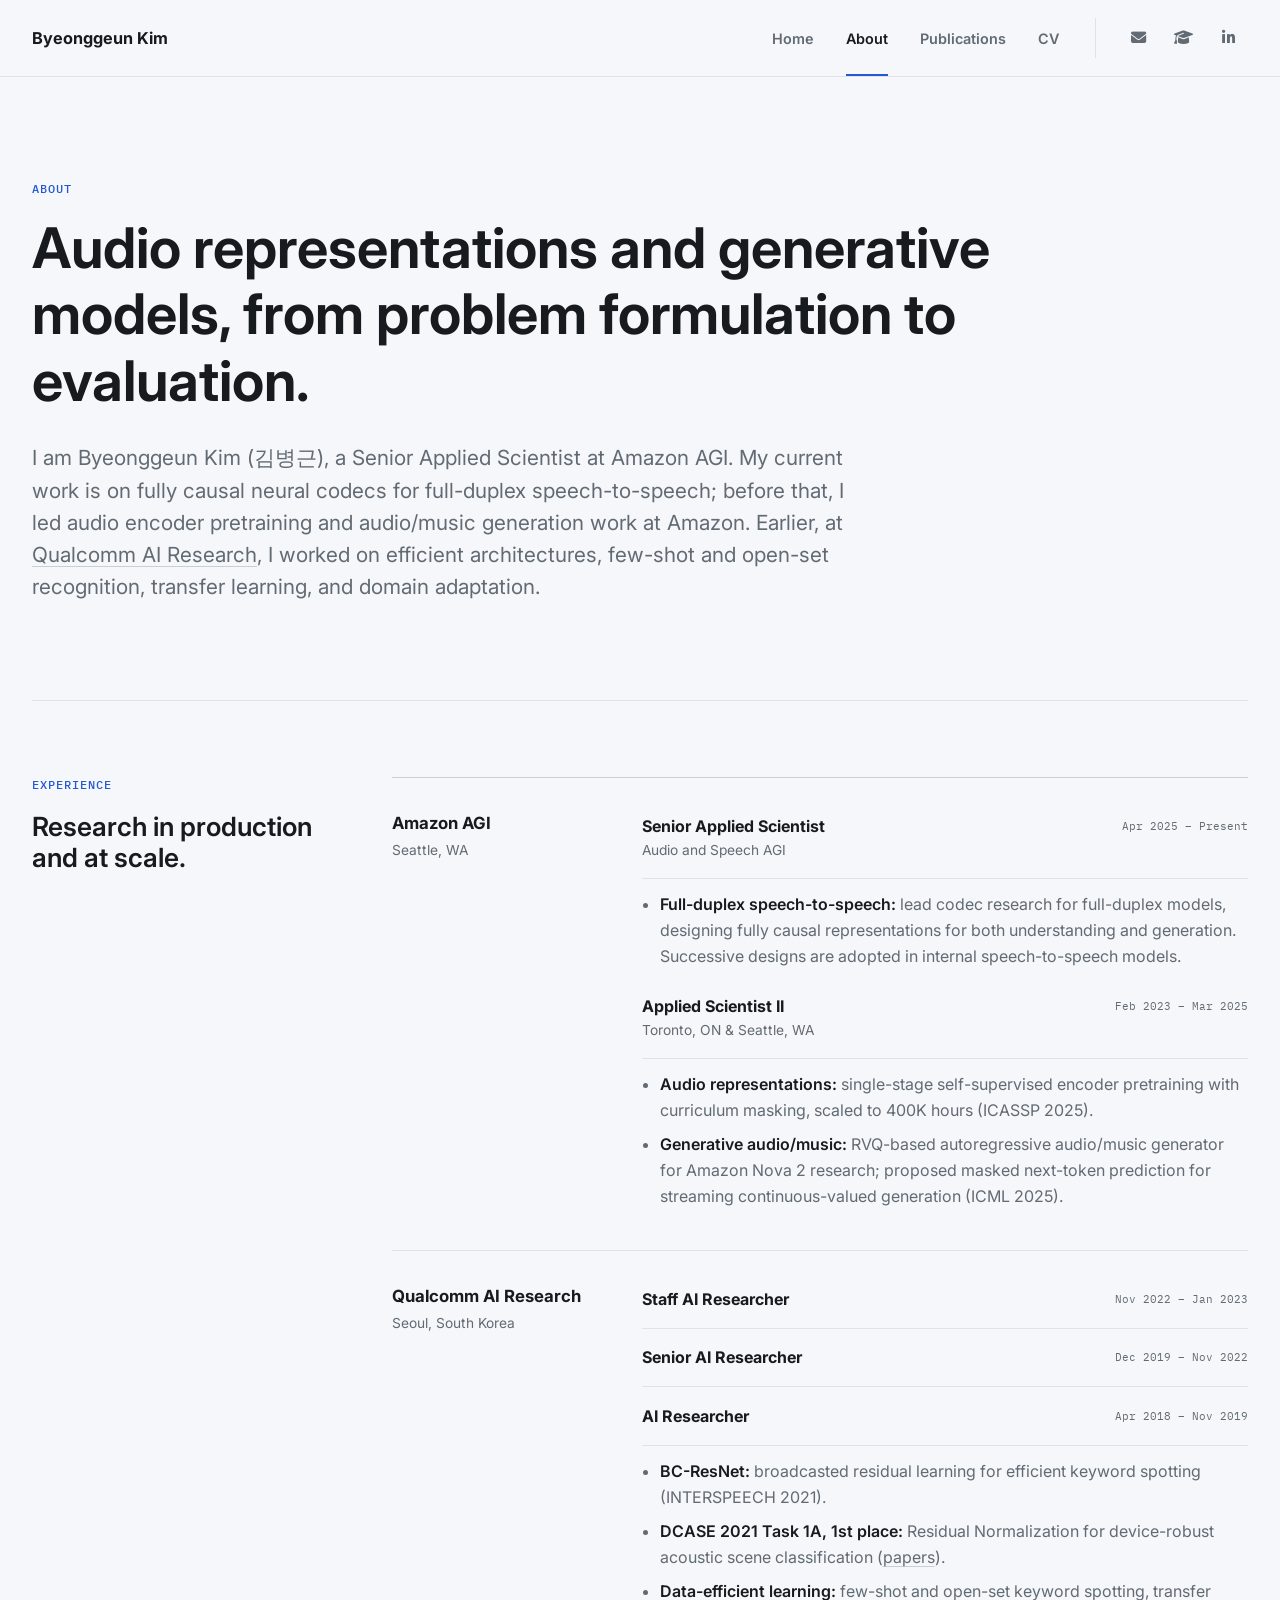
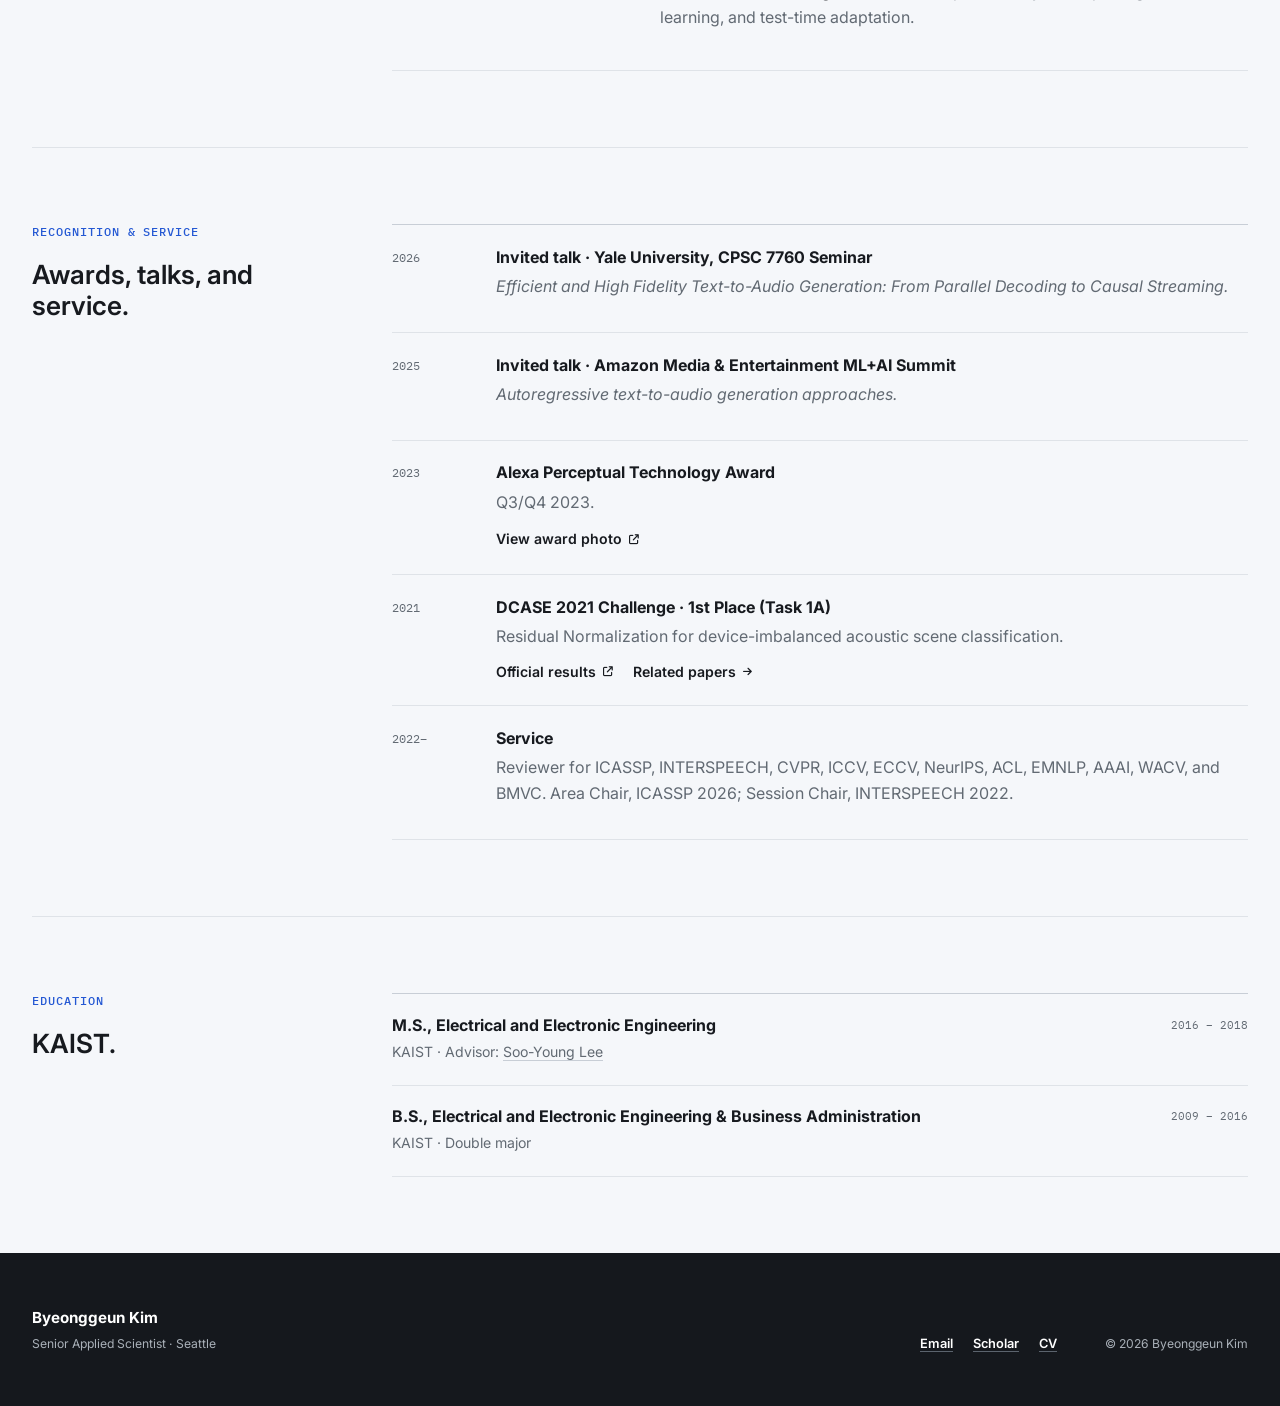
==== commit d4a29bf6: "Align site with CV: research-first home, CV-aligned about and publications" ====
--- a/about.html
+++ b/about.html
@@ -4,15 +4,15 @@
   <meta charset="UTF-8">
   <meta name="viewport" content="width=device-width, initial-scale=1.0">
   <title>About — Byeonggeun Kim</title>
-  <meta name="description" content="About Byeonggeun Kim — Senior Applied Scientist at Amazon AGI.">
+  <meta name="description" content="About Byeonggeun Kim — Senior Applied Scientist at Amazon AGI working on audio representations and generative models.">
   <link rel="icon" type="image/jpeg" href="assets/favicon.jpg">
   <meta property="og:type" content="profile">
   <meta property="og:title" content="About — Byeonggeun Kim">
-  <meta property="og:description" content="Senior Applied Scientist at Amazon AGI.">
+  <meta property="og:description" content="Senior Applied Scientist at Amazon AGI working on audio representations and generative models.">
   <meta property="og:image" content="https://byeonggeunkim.github.io/assets/og-image.jpg">
   <meta property="og:url" content="https://byeonggeunkim.github.io/about.html">
   <meta name="twitter:card" content="summary">
-  <link rel="stylesheet" href="assets/style.css?v=20260807">
+  <link rel="stylesheet" href="assets/style.css?v=20260923">
   <link rel="stylesheet" href="https://cdnjs.cloudflare.com/ajax/libs/font-awesome/6.5.1/css/all.min.css">
   <!-- Google Analytics (GA4) -->
   <script async src="https://www.googletagmanager.com/gtag/js?id=G-7Q4RNB01KZ"></script>
@@ -40,7 +40,7 @@
         <a href="index.html">Home</a>
         <a href="about.html" class="active" aria-current="page">About</a>
         <a href="publications.html">Publications</a>
-        <a href="assets/BGKim_CV.pdf" target="_blank" rel="noopener">Resume</a>
+        <a href="assets/BGKim_CV.pdf" target="_blank" rel="noopener">CV</a>
       </div>
       <div class="social" aria-label="External profiles">
         <a href="mailto:bungkun1349@gmail.com" aria-label="Email" title="Email"><i class="fa-solid fa-envelope" aria-hidden="true"></i></a>
@@ -54,69 +54,8 @@
 <main>
   <section class="page-hero shell">
     <p class="eyebrow">About</p>
-    <h1>Building practical audio intelligence, from on-device models to generative systems.</h1>
-    <p class="page-lead">I am Byeonggeun Kim (김병근), a Senior Applied Scientist at <a href="https://amazon.jobs/content/en/teams/agi" target="_blank" rel="noopener">Amazon AGI</a>. My work follows three connected lines: efficient on-device audio, few-shot and robust learning, and audio foundation and generative models.</p>
-  </section>
-
-  <section class="content-section shell">
-    <div class="section-layout">
-      <header class="section-heading section-heading-compact">
-        <p class="eyebrow">Background</p>
-        <h2>A connected research path.</h2>
-      </header>
-      <div class="prose prose-large">
-        <p>Across these shifts, the goal has remained consistent: build audio systems that work under real constraints, from compute and limited data to latency and scale.</p>
-        <p>At Amazon AGI, my earlier work spanned audio encoders, neural codecs, audio and music generation, and multimodal LLM integration, including contributions to <a href="https://aws.amazon.com/nova/" target="_blank" rel="noopener">Amazon Nova</a>. I now focus on full-duplex speech-to-speech modeling. Before Amazon, I developed efficient on-device and data-efficient learning methods at <a href="https://www.qualcomm.com/research/artificial-intelligence" target="_blank" rel="noopener">Qualcomm AI Research</a>. I earned my M.S. at <a href="https://www.kaist.ac.kr/en/" target="_blank" rel="noopener">KAIST</a>, advised by <a href="https://scholar.google.com/citations?user=QXGini0AAAAJ&amp;hl=en" target="_blank" rel="noopener">Soo-Young Lee</a>.</p>
-      </div>
-    </div>
-  </section>
-
-  <section class="content-section shell">
-    <div class="section-layout">
-      <header class="section-heading section-heading-compact">
-        <p class="eyebrow">Research trajectory</p>
-        <h2>Three connected lines of work.</h2>
-      </header>
-      <div class="trajectory">
-        <article class="trajectory-item trajectory-ondevice">
-          <div class="trajectory-meta">
-            <span class="focus-number">01</span>
-            <span class="trajectory-period">2018–2023</span>
-          </div>
-          <h3>Efficient on-device audio</h3>
-          <p>Wake-word and small-footprint audio architectures designed for strict compute and memory budgets, including query-by-example keyword spotting and BC-ResNet.</p>
-          <div class="trajectory-links">
-            <a href="https://arxiv.org/abs/2106.04140" target="_blank" rel="noopener">BC-ResNet</a>
-            <a href="https://arxiv.org/abs/1910.05171" target="_blank" rel="noopener">On-device KWS</a>
-          </div>
-        </article>
-        <article class="trajectory-item trajectory-robust">
-          <div class="trajectory-meta">
-            <span class="focus-number">02</span>
-            <span class="trajectory-period">2020–2025</span>
-          </div>
-          <h3>Few-shot &amp; robust learning</h3>
-          <p>Few-shot, open-set, and domain-robust learning for limited labels and device shift. This line overlaps on-device research through small-footprint KWS and DCASE 2021.</p>
-          <div class="trajectory-links">
-            <a href="https://arxiv.org/abs/2206.13691" target="_blank" rel="noopener">Few-shot KWS</a>
-            <a href="https://dcase.community/challenge2021/task-acoustic-scene-classification-results-a#teams-ranking" target="_blank" rel="noopener">DCASE result</a>
-          </div>
-        </article>
-        <article class="trajectory-item trajectory-foundation">
-          <div class="trajectory-meta">
-            <span class="focus-number">03</span>
-            <span class="trajectory-period">2023–Present</span>
-          </div>
-          <h3>Audio foundation &amp; generation</h3>
-          <p>Audio encoders, neural codecs, generative audio, and multimodal systems across Amazon AGI projects, including Amazon Nova. Current work centers on real-time, full-duplex speech-to-speech interaction.</p>
-          <div class="trajectory-links">
-            <a href="https://www.amazon.science/publications/amazon-nova-2-multimodal-reasoning-and-generation-models" target="_blank" rel="noopener">Nova 2</a>
-            <a href="https://www.amazon.science/publications/effective-techniques-for-scaling-audio-encoder-pretraining" target="_blank" rel="noopener">Audio encoder</a>
-            <a href="https://www.amazon.science/publications/generative-audio-language-modeling-with-continuous-valued-tokens-and-masked-next-token-prediction" target="_blank" rel="noopener">Generative audio</a>
-          </div>
-        </article>
-      </div>
-    </div>
+    <h1>Audio representations and generative models, from problem formulation to evaluation.</h1>
+    <p class="page-lead">I am Byeonggeun Kim (김병근), a Senior Applied Scientist at Amazon AGI. My current work is on fully causal neural codecs for full-duplex speech-to-speech; before that, I led audio encoder pretraining and audio/music generation work at Amazon. Earlier, at <a href="https://www.qualcomm.com/research/artificial-intelligence" target="_blank" rel="noopener">Qualcomm AI Research</a>, I worked on efficient architectures, few-shot and open-set recognition, transfer learning, and domain adaptation.</p>
   </section>
 
   <section class="content-section shell">
@@ -139,6 +78,9 @@
               </div>
               <time datetime="2025-04">Apr 2025 – Present</time>
             </div>
+            <ul class="role-points">
+              <li><strong>Full-duplex speech-to-speech:</strong> lead codec research for full-duplex models, designing fully causal representations for both understanding and generation. Successive designs are adopted in internal speech-to-speech models.</li>
+            </ul>
             <div class="role">
               <div>
                 <h4>Applied Scientist II</h4>
@@ -146,7 +88,10 @@
               </div>
               <time>Feb 2023 – Mar 2025</time>
             </div>
-            <p class="experience-summary">Earlier work spanned audio and music generation, audio understanding encoders, and neural codecs, including contributions to Amazon Nova. Current work focuses on full-duplex speech-to-speech systems.</p>
+            <ul class="role-points">
+              <li><strong>Audio representations:</strong> single-stage self-supervised encoder pretraining with curriculum masking, scaled to 400K hours (ICASSP 2025).</li>
+              <li><strong>Generative audio/music:</strong> RVQ-based autoregressive audio/music generator for Amazon Nova 2 research; proposed masked next-token prediction for streaming continuous-valued generation (ICML 2025).</li>
+            </ul>
           </div>
         </article>
         <article class="experience-item">
@@ -167,7 +112,11 @@
               <div><h4>AI Researcher</h4></div>
               <time>Apr 2018 – Nov 2019</time>
             </div>
-            <p class="experience-summary">Developed efficient on-device and data-efficient learning methods for wake-word and acoustic scene recognition, including <a href="https://arxiv.org/abs/2106.04140" target="_blank" rel="noopener">BC-ResNet</a>, few-shot keyword spotting, and the <a href="publications.html#dcase2021">DCASE 2021 first-place system</a>.</p>
+            <ul class="role-points">
+              <li><strong>BC-ResNet:</strong> broadcasted residual learning for efficient keyword spotting (INTERSPEECH 2021).</li>
+              <li><strong>DCASE 2021 Task 1A, 1st place:</strong> Residual Normalization for device-robust acoustic scene classification (<a href="publications.html#dcase2021">papers</a>).</li>
+              <li><strong>Data-efficient learning:</strong> few-shot and open-set keyword spotting, transfer learning, and test-time adaptation.</li>
+            </ul>
           </div>
         </article>
       </div>
@@ -177,41 +126,48 @@
   <section class="content-section shell">
     <div class="section-layout">
       <header class="section-heading section-heading-compact">
-        <p class="eyebrow">Recognition &amp; talks</p>
-        <h2>Selected milestones.</h2>
+        <p class="eyebrow">Recognition &amp; service</p>
+        <h2>Awards, talks, and service.</h2>
       </header>
       <ol class="recognition-list">
         <li>
           <time datetime="2026-02">2026</time>
           <div>
-            <h3>Yale University · CPSC 7760 Seminar</h3>
+            <h3>Invited talk · Yale University, CPSC 7760 Seminar</h3>
             <p><em>Efficient and High Fidelity Text-to-Audio Generation: From Parallel Decoding to Causal Streaming.</em></p>
           </div>
         </li>
         <li>
           <time datetime="2025-09">2025</time>
           <div>
-            <h3>Amazon Media &amp; Entertainment ML+AI Summit</h3>
-            <p>Invited talk on autoregressive text-to-audio generation approaches.</p>
+            <h3>Invited talk · Amazon Media &amp; Entertainment ML+AI Summit</h3>
+            <p><em>Autoregressive text-to-audio generation approaches.</em></p>
           </div>
         </li>
         <li>
           <time>2023</time>
           <div>
             <h3>Alexa Perceptual Technology Award</h3>
-            <p>Q3/Q4 award for contributions to Large Language Models raising the functional bar.</p>
+            <p>Q3/Q4 2023.</p>
             <a class="text-action" href="assets/awards/alexa_apt_2023.jpg" target="_blank" rel="noopener">View award photo <i class="fa-solid fa-arrow-up-right-from-square" aria-hidden="true"></i></a>
           </div>
         </li>
         <li>
           <time>2021</time>
           <div>
-            <h3>DCASE Challenge · 1st Place</h3>
-            <p>Domain adaptation for device-imbalanced acoustic scene classification.</p>
+            <h3>DCASE 2021 Challenge · 1st Place (Task 1A)</h3>
+            <p>Residual Normalization for device-imbalanced acoustic scene classification.</p>
             <div class="resource-links">
               <a class="text-action" href="https://dcase.community/challenge2021/task-acoustic-scene-classification-results-a#teams-ranking" target="_blank" rel="noopener">Official results <i class="fa-solid fa-arrow-up-right-from-square" aria-hidden="true"></i></a>
               <a class="text-action" href="publications.html#dcase2021">Related papers <i class="fa-solid fa-arrow-right" aria-hidden="true"></i></a>
             </div>
+          </div>
+        </li>
+        <li>
+          <time>2022–</time>
+          <div>
+            <h3>Service</h3>
+            <p>Reviewer for ICASSP, INTERSPEECH, CVPR, ICCV, ECCV, NeurIPS, ACL, EMNLP, AAAI, WACV, and BMVC. Area Chair, ICASSP 2026; Session Chair, INTERSPEECH 2022.</p>
           </div>
         </li>
       </ol>
@@ -227,15 +183,15 @@
       <div class="education-list">
         <article>
           <div>
-            <h3>M.S., Electrical Engineering</h3>
-            <p>KAIST · Advisor: Soo-Young Lee</p>
+            <h3>M.S., Electrical and Electronic Engineering</h3>
+            <p>KAIST · Advisor: <a href="https://scholar.google.com/citations?user=QXGini0AAAAJ&amp;hl=en" target="_blank" rel="noopener">Soo-Young Lee</a></p>
           </div>
           <time>2016 – 2018</time>
         </article>
         <article>
           <div>
-            <h3>B.S., Electrical Engineering</h3>
-            <p>KAIST · Double major in Business</p>
+            <h3>B.S., Electrical and Electronic Engineering &amp; Business Administration</h3>
+            <p>KAIST · Double major</p>
           </div>
           <time>2009 – 2016</time>
         </article>
--- a/assets/style.css
+++ b/assets/style.css
@@ -227,69 +227,36 @@
 /* Home hero */
 
 .hero {
-  padding-block: 5.75rem 6.5rem;
+  padding-block: 4rem 4.25rem;
   display: grid;
-  grid-template-columns: minmax(0, 1.55fr) minmax(280px, 0.72fr);
+  grid-template-columns: minmax(0, 1fr) auto;
   align-items: center;
-  gap: 6rem;
+  gap: 4.5rem;
 }
 
 .hero-copy {
-  max-width: 760px;
+  max-width: 780px;
 }
 
 .hero h1 {
-  margin-bottom: 1.75rem;
-  font-size: 4rem;
+  margin-bottom: 1.25rem;
+  font-size: 3.5rem;
   font-weight: 700;
 }
 
 .hero-lead {
-  max-width: 700px;
-  margin-bottom: 1.25rem;
-  font-size: 1.72rem;
+  max-width: 740px;
+  margin-bottom: 1rem;
+  font-size: 1.6rem;
   font-weight: 500;
   line-height: 1.35;
 }
 
 .hero-summary {
-  max-width: 660px;
-  margin-bottom: 2rem;
-  color: var(--muted);
-  font-size: 1.03rem;
-}
-
-.hero-actions {
-  display: flex;
-  align-items: center;
-  gap: 1.5rem;
-  margin-bottom: 3rem;
-}
-
-.button {
-  min-height: 48px;
-  padding: 0.75rem 1rem;
-  display: inline-flex;
-  align-items: center;
-  justify-content: center;
-  gap: 0.65rem;
-  border: 1px solid transparent;
-  border-radius: 4px;
-  font-size: 0.9rem;
-  font-weight: 600;
-  text-decoration: none;
-}
-
-.button-primary {
-  color: #ffffff;
-  background: var(--accent);
-  border-color: var(--accent);
-}
-
-.button-primary:hover {
-  color: #ffffff;
-  background: var(--accent-dark);
-  border-color: var(--accent-dark);
+  max-width: 720px;
+  margin-bottom: 1.75rem;
+  color: var(--muted);
+  font-size: 1.06rem;
 }
 
 .text-action {
@@ -307,32 +274,30 @@
   font-size: 0.72em;
 }
 
-.hero-meta {
-  padding-top: 1.15rem;
+.hero-links {
+  padding-top: 1.1rem;
   display: flex;
   flex-wrap: wrap;
-  gap: 0.65rem 1.5rem;
+  align-items: baseline;
+  gap: 0.5rem 1.75rem;
   border-top: 1px solid var(--line);
-  color: var(--muted);
-  font-family: var(--font-mono);
-  font-size: 0.72rem;
-  text-transform: uppercase;
-  letter-spacing: 0.05em;
-}
-
-.hero-meta a {
-  color: var(--ink);
-  text-decoration: none;
-}
-
-.hero-meta a:hover {
-  color: var(--accent);
+  font-size: 0.98rem;
+  font-weight: 600;
+}
+
+.hero-links span {
+  color: var(--muted);
+  font-weight: 400;
+}
+
+.hero-links a {
+  text-decoration: underline;
+  text-decoration-color: var(--line-strong);
 }
 
 .portrait {
-  width: min(100%, 360px);
+  width: 260px;
   margin: 0;
-  justify-self: end;
 }
 
 .portrait img {
@@ -345,23 +310,6 @@
   border-radius: 4px;
 }
 
-.portrait figcaption {
-  margin-top: 0.8rem;
-  display: flex;
-  justify-content: space-between;
-  gap: 1rem;
-  color: var(--muted);
-  font-family: var(--font-mono);
-  font-size: 0.7rem;
-  line-height: 1.45;
-}
-
-.portrait figcaption span {
-  color: var(--soft);
-  text-transform: uppercase;
-  letter-spacing: 0.06em;
-}
-
 /* Shared section layouts */
 
 .work-band {
@@ -371,7 +319,7 @@
 }
 
 .section-layout {
-  padding-block: 6rem;
+  padding-block: 4.75rem;
   display: grid;
   grid-template-columns: minmax(210px, 280px) minmax(0, 1fr);
   gap: 5rem;
@@ -401,17 +349,14 @@
 }
 
 .work-list {
-  display: grid;
-  grid-template-columns: repeat(2, minmax(0, 1fr));
-  column-gap: 2rem;
+  border-top: 1px solid var(--line-strong);
 }
 
 .work-item {
-  padding: 2rem 0;
+  padding: 1.9rem 0;
   display: grid;
   grid-template-columns: 3rem minmax(0, 1fr);
   gap: 1.2rem;
-  border-top: 1px solid var(--line-strong);
   border-bottom: 1px solid var(--line);
 }
 
@@ -436,7 +381,7 @@
 .work-body h3 {
   max-width: 780px;
   margin-bottom: 0.7rem;
-  font-size: 1.62rem;
+  font-size: 1.4rem;
   font-weight: 600;
 }
 
@@ -445,9 +390,31 @@
 }
 
 .work-body > p:not(.work-meta) {
-  max-width: 720px;
+  max-width: 780px;
   margin-bottom: 1rem;
   color: var(--muted);
+}
+
+.work-facts {
+  max-width: 780px;
+  margin: 0 0 1rem;
+  display: grid;
+  grid-template-columns: 4rem minmax(0, 1fr);
+  gap: 0.3rem 1rem;
+  font-size: 0.94rem;
+}
+
+.work-facts dt {
+  padding-top: 0.2rem;
+  color: var(--soft);
+  font-family: var(--font-mono);
+  font-size: 0.68rem;
+  text-transform: uppercase;
+  letter-spacing: 0.05em;
+}
+
+.work-facts dd {
+  margin: 0;
 }
 
 .resource-links {
@@ -461,6 +428,7 @@
 }
 
 .news-list,
+.track-list,
 .recognition-list {
   padding: 0;
   margin: 0;
@@ -468,7 +436,8 @@
   border-top: 1px solid var(--line-strong);
 }
 
-.news-list li {
+.news-list li,
+.track-list li {
   padding: 1.25rem 0;
   display: grid;
   grid-template-columns: 7.5rem minmax(0, 1fr);
@@ -477,6 +446,7 @@
 }
 
 .news-list time,
+.track-list time,
 .recognition-list time {
   color: var(--muted);
   font-family: var(--font-mono);
@@ -485,6 +455,17 @@
 
 .news-list p {
   margin-bottom: 0;
+}
+
+.track-list h3 {
+  margin-bottom: 0.45rem;
+  font-size: 1.08rem;
+}
+
+.track-list p {
+  max-width: 780px;
+  margin-bottom: 0;
+  color: var(--muted);
 }
 
 /* Interior page hero */
@@ -531,84 +512,6 @@
   scroll-margin-top: 76px;
 }
 
-.prose {
-  max-width: 790px;
-}
-
-.prose p:last-child {
-  margin-bottom: 0;
-}
-
-.prose-large {
-  font-size: 1.13rem;
-  line-height: 1.75;
-}
-
-.trajectory {
-  display: grid;
-  grid-template-columns: repeat(12, minmax(0, 1fr));
-  gap: 1.4rem 0;
-}
-
-.trajectory-item {
-  padding: 1.25rem 0 1.4rem;
-  border-top: 2px solid var(--ink);
-}
-
-.trajectory-ondevice {
-  grid-column: 1 / 9;
-}
-
-.trajectory-robust {
-  grid-column: 3 / 11;
-}
-
-.trajectory-foundation {
-  grid-column: 6 / 13;
-}
-
-.trajectory-meta {
-  display: flex;
-  align-items: center;
-  justify-content: space-between;
-  gap: 1rem;
-}
-
-.focus-number {
-  color: var(--accent);
-  font-family: var(--font-mono);
-  font-size: 0.72rem;
-}
-
-.trajectory-period {
-  color: var(--muted);
-  font-family: var(--font-mono);
-  font-size: 0.68rem;
-}
-
-.trajectory h3 {
-  margin: 1rem 0 0.65rem;
-  font-size: 1.3rem;
-}
-
-.trajectory p {
-  margin-bottom: 0.9rem;
-  color: var(--muted);
-}
-
-.trajectory-links {
-  display: flex;
-  flex-wrap: wrap;
-  gap: 0.35rem 1rem;
-}
-
-.trajectory-links a {
-  color: var(--ink);
-  font-size: 0.78rem;
-  font-weight: 600;
-  text-decoration-color: var(--line-strong);
-}
-
 /* Experience and recognition */
 
 .experience-list {
@@ -663,9 +566,23 @@
   font-size: 0.7rem;
 }
 
-.experience-summary {
-  margin: 1.25rem 0 0;
-  color: var(--muted);
+.role-points {
+  margin: -0.25rem 0 1.5rem;
+  padding-left: 1.1rem;
+  color: var(--muted);
+}
+
+.role-points:last-child {
+  margin-bottom: 0;
+}
+
+.role-points li + li {
+  margin-top: 0.45rem;
+}
+
+.role-points strong {
+  color: var(--ink);
+  font-weight: 600;
 }
 
 .recognition-list li {
@@ -711,66 +628,6 @@
 }
 
 /* Publications */
-
-.publication-highlights {
-  padding-block: 4.5rem;
-  display: grid;
-  grid-template-columns: minmax(210px, 280px) minmax(0, 1fr);
-  gap: 5rem;
-  border-top: 1px solid var(--line);
-}
-
-.publication-highlights-header h2 {
-  margin-bottom: 0;
-  font-size: 1.65rem;
-}
-
-.highlight-list {
-  display: grid;
-  grid-template-columns: repeat(4, minmax(0, 1fr));
-  gap: 1.5rem;
-}
-
-.highlight-list article {
-  padding-top: 1.2rem;
-  border-top: 2px solid var(--ink);
-}
-
-.highlight-list span {
-  color: var(--accent);
-  font-family: var(--font-mono);
-  font-size: 0.67rem;
-  text-transform: uppercase;
-}
-
-.highlight-list h3 {
-  margin: 2rem 0 0.65rem;
-  font-size: 1.12rem;
-}
-
-.highlight-list h3 a {
-  text-decoration: none;
-}
-
-.highlight-list p {
-  margin-bottom: 0;
-  color: var(--muted);
-  font-size: 0.82rem;
-}
-
-.highlight-links {
-  margin-top: 0.75rem;
-  display: flex;
-  flex-wrap: wrap;
-  gap: 0.35rem 0.75rem;
-}
-
-.highlight-links a {
-  color: var(--ink);
-  font-size: 0.72rem;
-  font-weight: 600;
-  text-decoration-color: var(--line-strong);
-}
 
 .publication-content {
   min-width: 0;
@@ -923,8 +780,7 @@
 
 #bcresnet,
 #dcase2021,
-#dcase-work,
-#dcase-featured {
+#dcase-work {
   scroll-margin-top: 96px;
 }
 
@@ -975,27 +831,24 @@
 
 @media (max-width: 1040px) {
   .hero {
-    grid-template-columns: minmax(0, 1.35fr) minmax(240px, 0.65fr);
-    gap: 4rem;
+    gap: 3.5rem;
   }
 
   .hero h1 {
-    font-size: 3.45rem;
+    font-size: 3.2rem;
   }
 
   .hero-lead {
-    font-size: 1.48rem;
-  }
-
-  .section-layout,
-  .publication-highlights {
+    font-size: 1.45rem;
+  }
+
+  .portrait {
+    width: 220px;
+  }
+
+  .section-layout {
     grid-template-columns: minmax(190px, 230px) minmax(0, 1fr);
     gap: 3.5rem;
-  }
-
-  .highlight-list {
-    grid-template-columns: repeat(2, minmax(0, 1fr));
-    gap: 1.3rem;
   }
 }
 
@@ -1070,9 +923,9 @@
   }
 
   .hero {
-    padding-block: 4.25rem 5rem;
+    padding-block: 2.5rem 3.25rem;
     grid-template-columns: 1fr;
-    gap: 3.5rem;
+    gap: 1.5rem;
   }
 
   .hero-copy {
@@ -1080,30 +933,27 @@
   }
 
   .hero h1 {
-    font-size: 3rem;
+    font-size: 2.75rem;
   }
 
   .hero-lead {
-    font-size: 1.42rem;
+    font-size: 1.35rem;
   }
 
   .portrait {
-    width: 100%;
-    max-width: none;
-    justify-self: stretch;
+    order: -1;
+    width: 96px;
   }
 
   .portrait img {
-    max-height: 430px;
-    aspect-ratio: 4 / 3;
-    object-position: 50% 39%;
-  }
-
-  .section-layout,
-  .publication-highlights {
-    padding-block: 4.5rem;
+    aspect-ratio: 1 / 1;
+    object-position: 50% 30%;
+  }
+
+  .section-layout {
+    padding-block: 3.75rem;
     grid-template-columns: 1fr;
-    gap: 2.75rem;
+    gap: 2.25rem;
   }
 
   .section-heading {
@@ -1120,17 +970,6 @@
 
   .page-lead {
     font-size: 1.12rem;
-  }
-
-  .trajectory {
-    grid-template-columns: 1fr;
-    gap: 1.5rem;
-  }
-
-  .trajectory-ondevice,
-  .trajectory-robust,
-  .trajectory-foundation {
-    grid-column: 1 / -1;
   }
 
   .experience-item {
@@ -1138,15 +977,6 @@
     gap: 1.5rem;
   }
 
-  .highlight-list {
-    grid-template-columns: 1fr;
-    gap: 2rem;
-  }
-
-  .highlight-list h3 {
-    margin-top: 1.2rem;
-  }
-
   .footer-inner {
     grid-template-columns: 1fr auto;
   }
@@ -1158,52 +988,38 @@
 
 @media (max-width: 520px) {
   .hero {
-    padding-block: 3.5rem 4rem;
-    gap: 3rem;
+    padding-block: 2rem 2.75rem;
   }
 
   .hero h1 {
-    margin-bottom: 1.35rem;
-    font-size: 2.5rem;
+    margin-bottom: 1rem;
+    font-size: 2.35rem;
   }
 
   .hero-lead {
-    font-size: 1.28rem;
+    font-size: 1.22rem;
   }
 
   .hero-summary {
     font-size: 0.98rem;
   }
 
-  .hero-actions {
-    align-items: flex-start;
-    flex-direction: column;
-    gap: 1rem;
-    margin-bottom: 2.25rem;
-  }
-
-  .section-layout,
-  .publication-highlights {
-    padding-block: 3.75rem;
-    gap: 2.25rem;
+  .section-layout {
+    padding-block: 3.25rem;
+    gap: 2rem;
   }
 
   .section-heading h2 {
     font-size: 1.9rem;
   }
 
-  .section-heading-compact h2,
-  .publication-highlights-header h2 {
+  .section-heading-compact h2 {
     font-size: 1.5rem;
   }
 
   .work-item {
     grid-template-columns: 1fr;
     gap: 0.6rem;
-  }
-
-  .work-list {
-    grid-template-columns: 1fr;
   }
 
   .work-body h3 {
@@ -1216,7 +1032,8 @@
     gap: 0.25rem;
   }
 
-  .news-list li {
+  .news-list li,
+  .track-list li {
     grid-template-columns: 1fr;
     gap: 0.45rem;
   }
@@ -1238,18 +1055,6 @@
   .topic-filter button {
     padding-right: 0.75rem;
     border-bottom: 1px solid var(--line);
-  }
-
-  .highlight-list {
-    gap: 1.25rem;
-  }
-
-  .highlight-list article {
-    padding-top: 1rem;
-  }
-
-  .highlight-list h3 {
-    margin-top: 0.85rem;
   }
 
   .role {
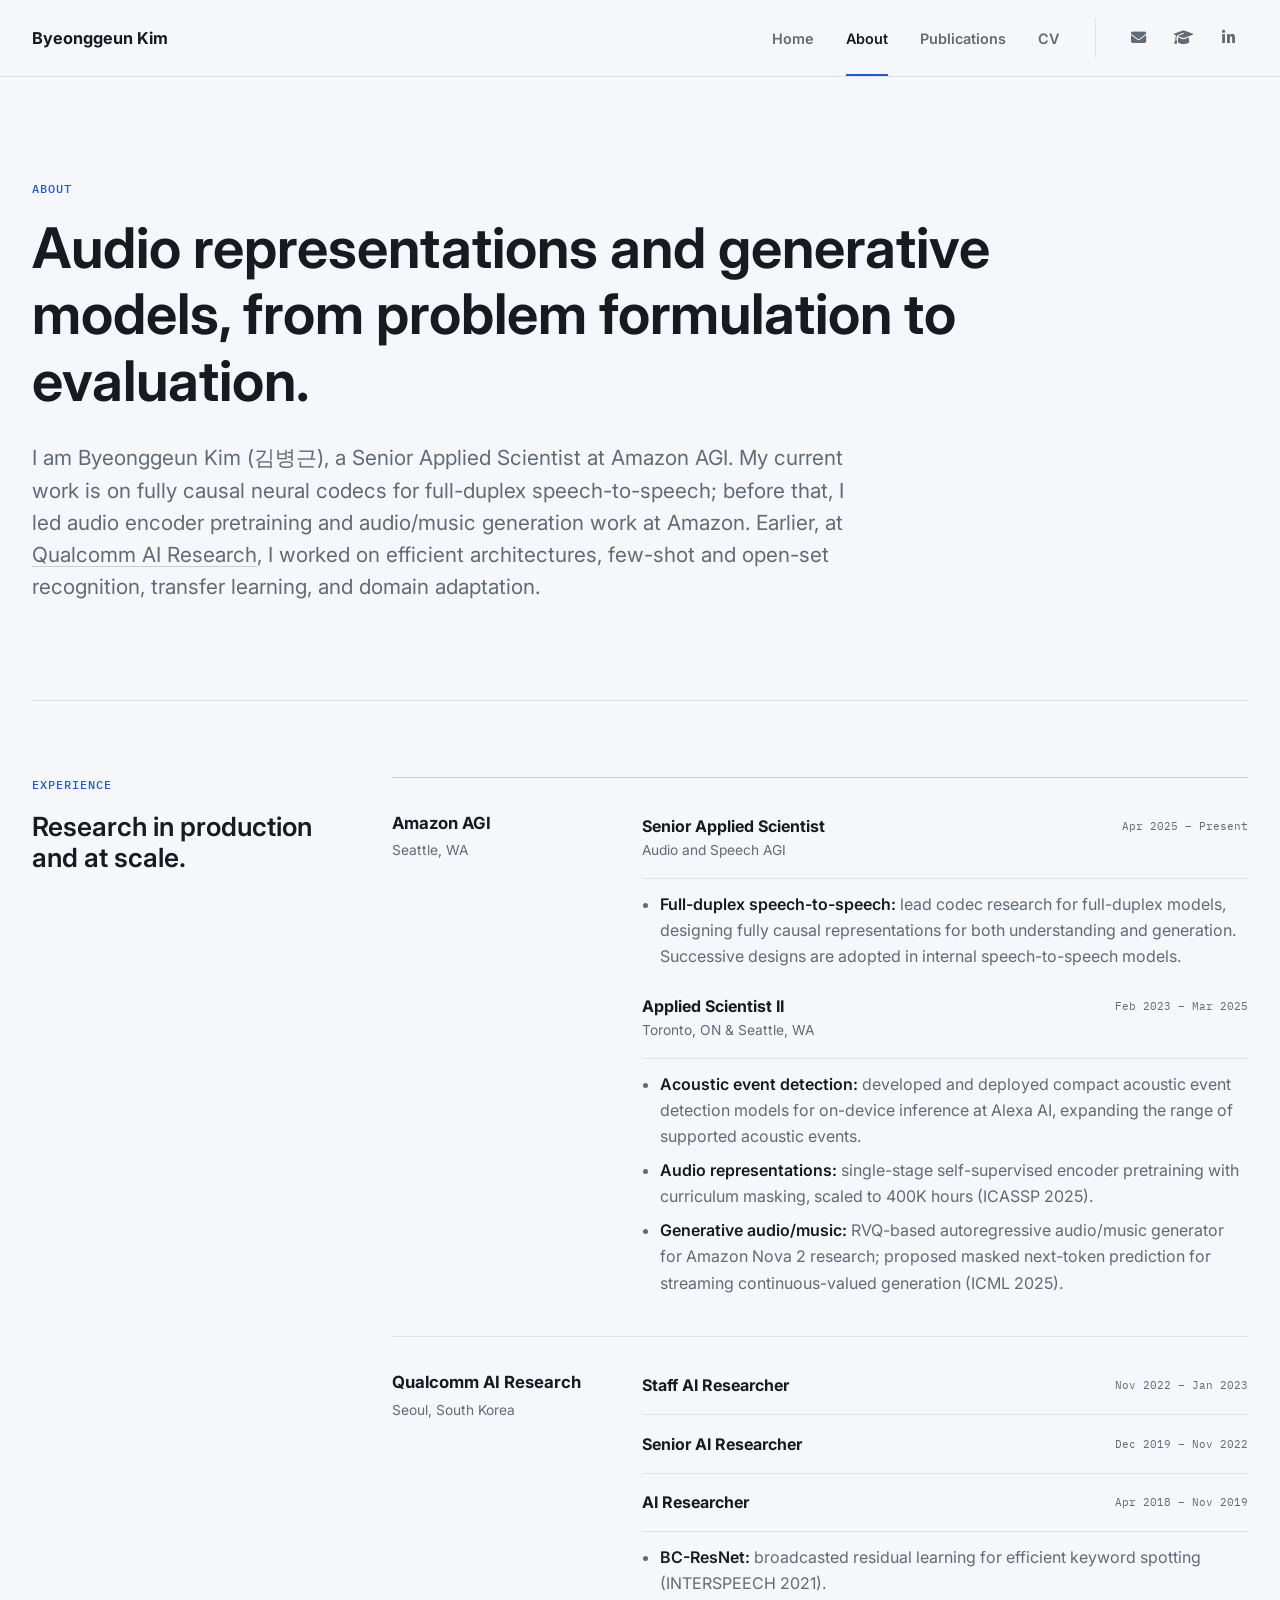
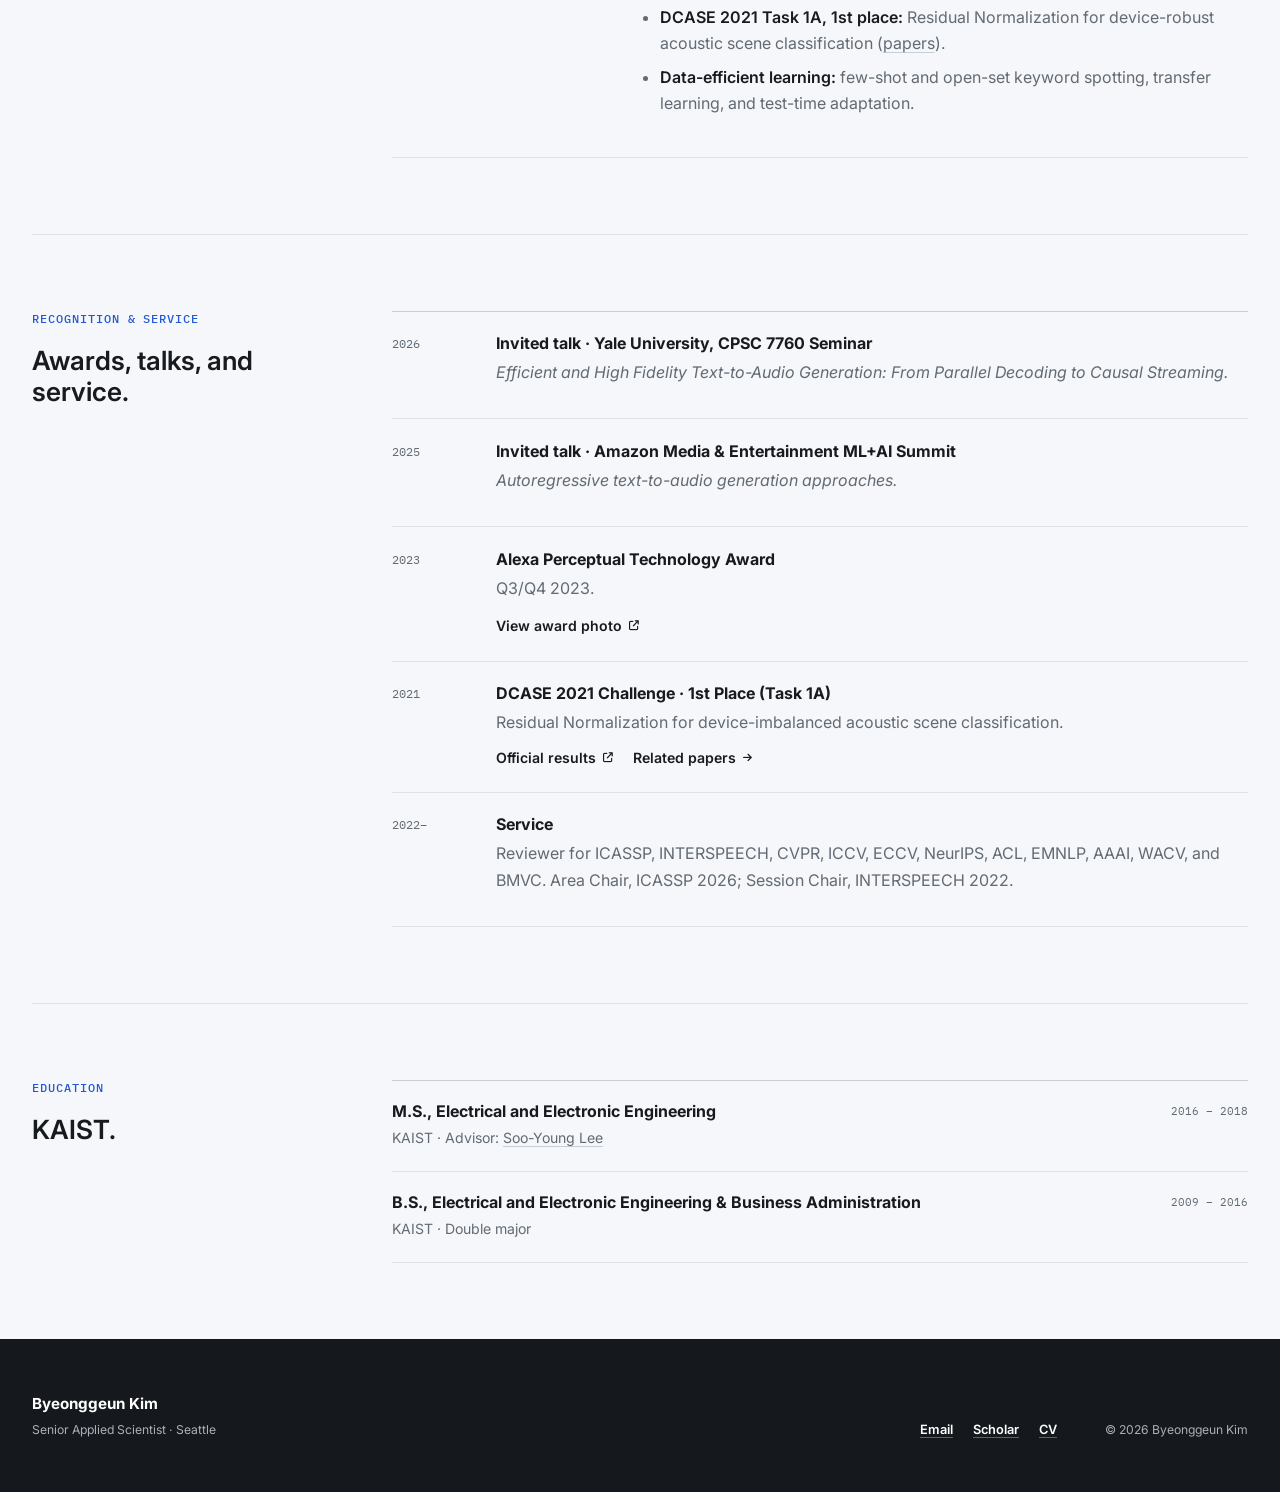
==== commit a4db4310: "About: add on-device acoustic event detection work (Alexa AI)" ====
--- a/about.html
+++ b/about.html
@@ -89,6 +89,7 @@
               <time>Feb 2023 – Mar 2025</time>
             </div>
             <ul class="role-points">
+              <li><strong>Acoustic event detection:</strong> developed and deployed compact acoustic event detection models for on-device inference at Alexa AI, expanding the range of supported acoustic events.</li>
               <li><strong>Audio representations:</strong> single-stage self-supervised encoder pretraining with curriculum masking, scaled to 400K hours (ICASSP 2025).</li>
               <li><strong>Generative audio/music:</strong> RVQ-based autoregressive audio/music generator for Amazon Nova 2 research; proposed masked next-token prediction for streaming continuous-valued generation (ICML 2025).</li>
             </ul>
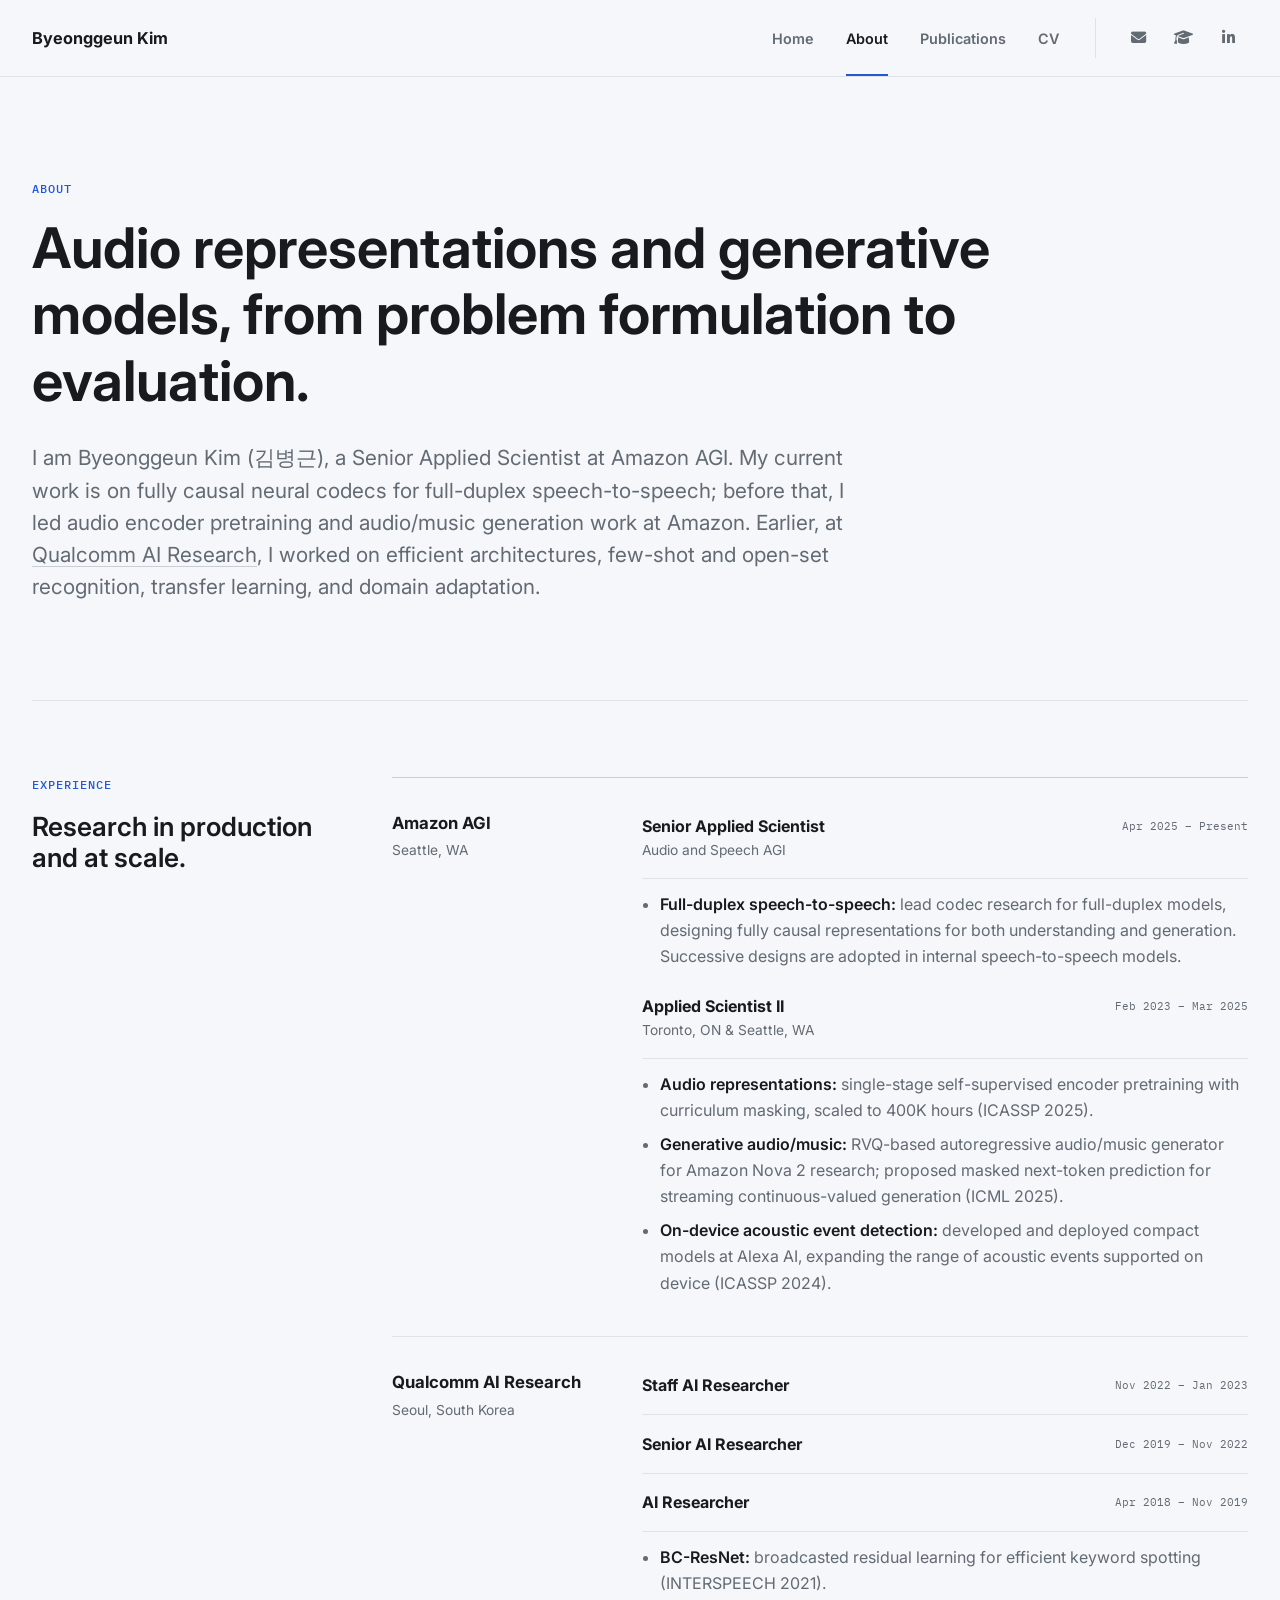
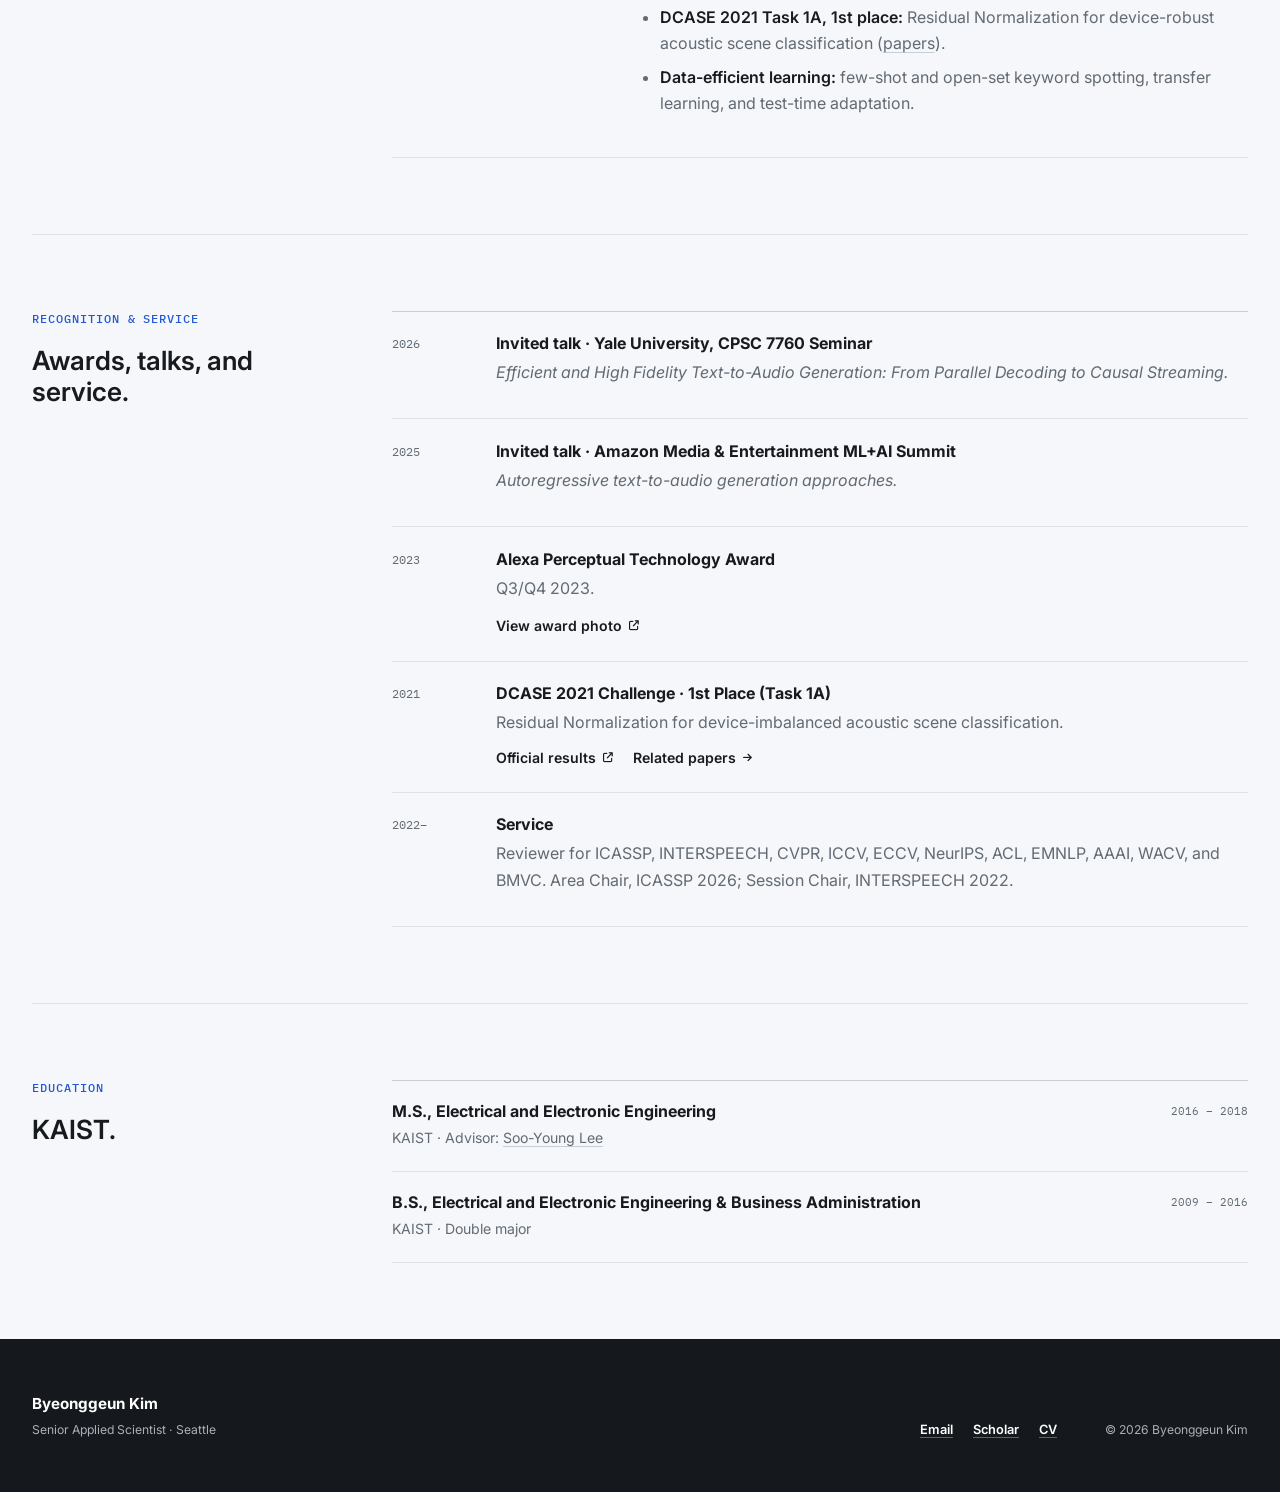
==== commit 1f2c375d: "About: align AED line with CV and cite ICASSP 2024" ====
--- a/about.html
+++ b/about.html
@@ -89,9 +89,9 @@
               <time>Feb 2023 – Mar 2025</time>
             </div>
             <ul class="role-points">
-              <li><strong>Acoustic event detection:</strong> developed and deployed compact acoustic event detection models for on-device inference at Alexa AI, expanding the range of supported acoustic events.</li>
               <li><strong>Audio representations:</strong> single-stage self-supervised encoder pretraining with curriculum masking, scaled to 400K hours (ICASSP 2025).</li>
               <li><strong>Generative audio/music:</strong> RVQ-based autoregressive audio/music generator for Amazon Nova 2 research; proposed masked next-token prediction for streaming continuous-valued generation (ICML 2025).</li>
+              <li><strong>On-device acoustic event detection:</strong> developed and deployed compact models at Alexa AI, expanding the range of acoustic events supported on device (ICASSP 2024).</li>
             </ul>
           </div>
         </article>
